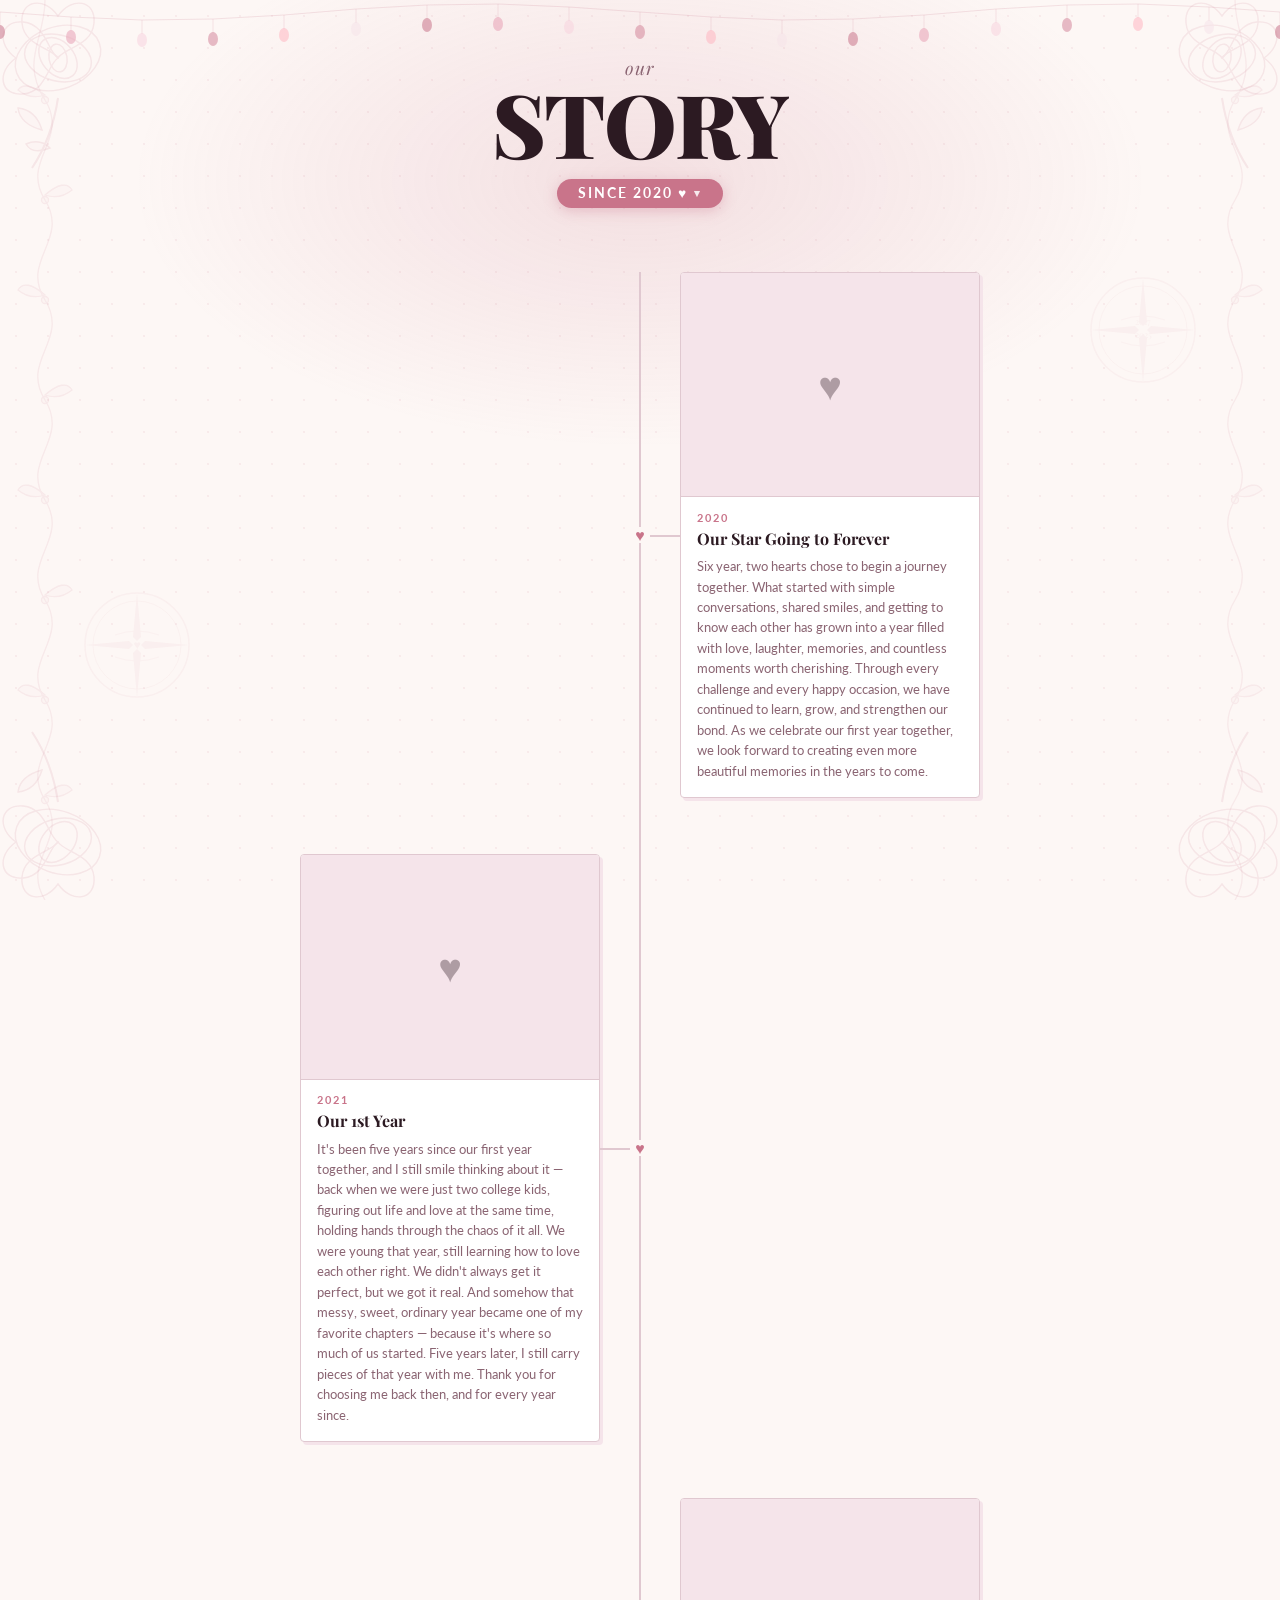
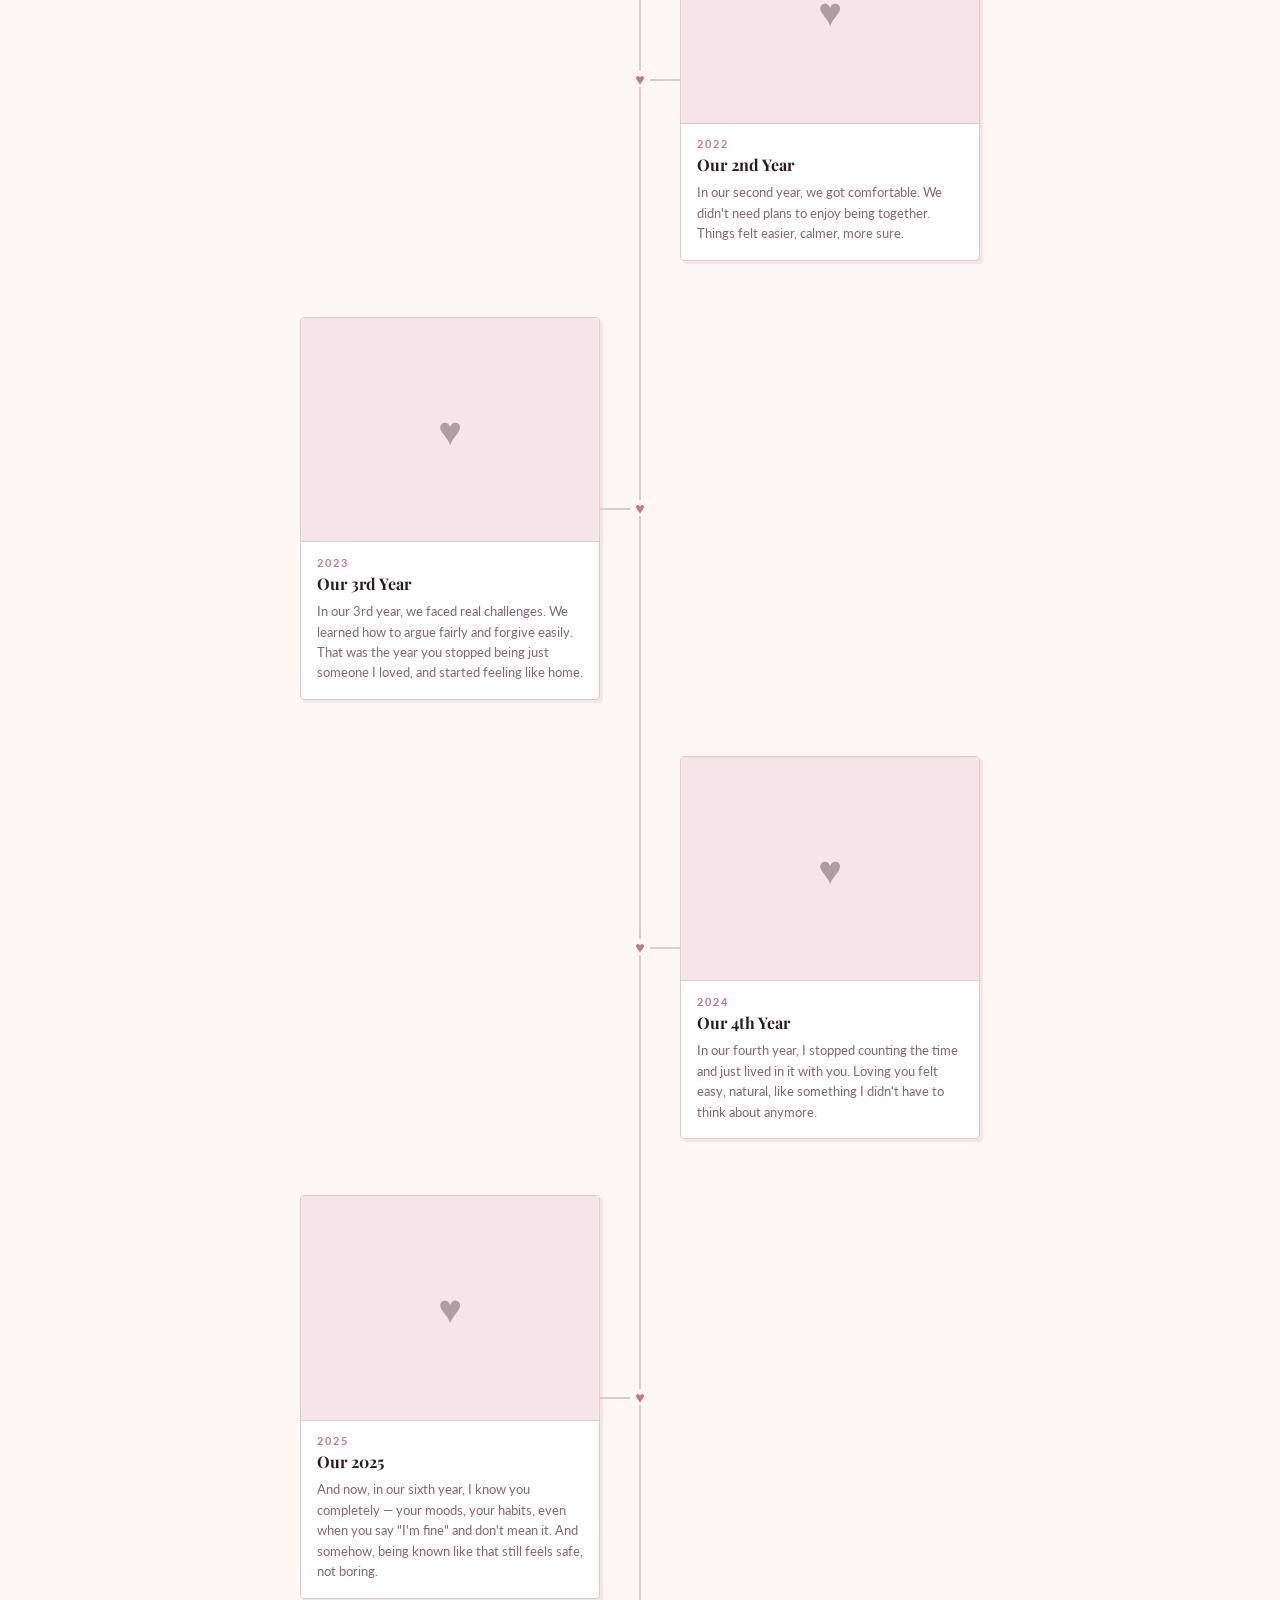
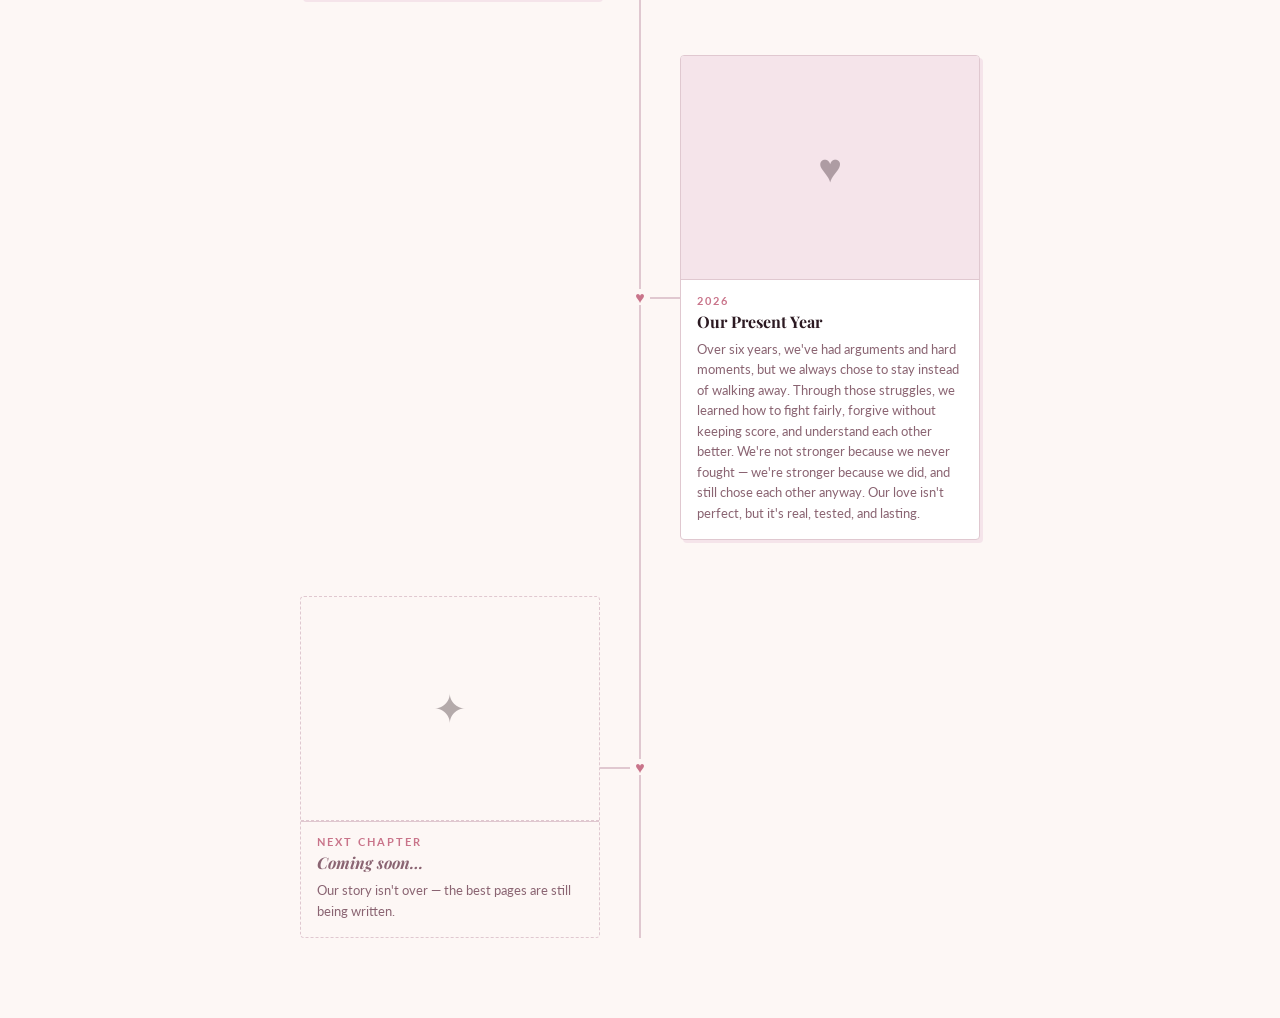
==== main.html @ 3ee2ab25 "Add files via upload" ====
<!doctype html>
<html lang="en">
  <head>
    <meta charset="UTF-8" />
    <meta name="viewport" content="width=device-width, initial-scale=1.0" />
    <title>Our Story</title>
    <link
      href="https://fonts.googleapis.com/css2?family=Playfair+Display:ital,wght@0,400;0,700;0,900;1,400&family=Lato:wght@300;400;700&display=swap"
      rel="stylesheet"
    />
    <link
      rel="icon"
      href="data:image/svg+xml,<svg viewBox='0 0 100 100' xmlns='http://www.w3.org/2000/svg'><path d='M50 88.9L13.4 52.3C4.8 43.7 4.8 29.8 13.4 21.2C21.7 12.9 35 12.9 43.3 21.2L50 27.9L56.7 21.2C65 12.9 78.3 12.9 86.6 21.2C95.2 29.8 95.2 43.7 86.6 52.3L50 88.9Z' fill='%23c9748a'/></svg>"
    />
    <link rel="stylesheet" href="main-style.css" />
  </head>
  <body>
    <!-- ═══════════ BACKGROUND DECORATION ═══════════ -->
    <div>
      <svg
        class="corner-rose tl"
        viewBox="0 0 240 240"
        xmlns="http://www.w3.org/2000/svg"
        aria-hidden="true"
      >
        <g fill="none" stroke="#c9748a" stroke-width="1.4">
          <ellipse
            cx="68"
            cy="68"
            rx="44"
            ry="31"
            transform="rotate(-20 68 68)"
          />
          <ellipse
            cx="68"
            cy="68"
            rx="34"
            ry="23"
            transform="rotate(15 68 68)"
          />
          <ellipse
            cx="68"
            cy="68"
            rx="23"
            ry="16"
            transform="rotate(50 68 68)"
          />
          <ellipse
            cx="68"
            cy="68"
            rx="14"
            ry="9"
            transform="rotate(80 68 68)"
          />
          <path
            d="M68 26 C54 6 30 10 32 33 C34 56 62 58 68 68 C74 58 102 56 104 33 C106 10 82 6 68 26Z"
          />
          <path
            d="M26 68 C6 54 10 30 33 32 C56 34 58 62 68 68 C58 74 56 102 33 104 C10 106 6 82 26 68Z"
          />
          <path d="M68 108 Q62 148 42 178" stroke-width="2" />
          <path
            d="M52 140 Q30 134 28 118 Q46 120 52 140Z"
            fill="rgba(201,116,138,.12)"
          />
          <path
            d="M60 158 Q42 165 36 154 Q50 148 60 158Z"
            fill="rgba(201,116,138,.12)"
          />
        </g>
      </svg>
      <svg
        class="corner-rose tr"
        viewBox="0 0 240 240"
        xmlns="http://www.w3.org/2000/svg"
        aria-hidden="true"
      >
        <g
          fill="none"
          stroke="#c9748a"
          stroke-width="1.4"
          transform="scale(-1,1) translate(-240,0)"
        >
          <ellipse
            cx="68"
            cy="68"
            rx="44"
            ry="31"
            transform="rotate(-20 68 68)"
          />
          <ellipse
            cx="68"
            cy="68"
            rx="34"
            ry="23"
            transform="rotate(15 68 68)"
          />
          <ellipse
            cx="68"
            cy="68"
            rx="23"
            ry="16"
            transform="rotate(50 68 68)"
          />
          <ellipse
            cx="68"
            cy="68"
            rx="14"
            ry="9"
            transform="rotate(80 68 68)"
          />
          <path
            d="M68 26 C54 6 30 10 32 33 C34 56 62 58 68 68 C74 58 102 56 104 33 C106 10 82 6 68 26Z"
          />
          <path
            d="M26 68 C6 54 10 30 33 32 C56 34 58 62 68 68 C58 74 56 102 33 104 C10 106 6 82 26 68Z"
          />
          <path d="M68 108 Q62 148 42 178" stroke-width="2" />
          <path
            d="M52 140 Q30 134 28 118 Q46 120 52 140Z"
            fill="rgba(201,116,138,.12)"
          />
        </g>
      </svg>
      <svg
        class="corner-rose bl"
        viewBox="0 0 240 240"
        xmlns="http://www.w3.org/2000/svg"
        aria-hidden="true"
      >
        <g
          fill="none"
          stroke="#c9748a"
          stroke-width="1.4"
          transform="scale(1,-1) translate(0,-240)"
        >
          <ellipse
            cx="68"
            cy="68"
            rx="44"
            ry="31"
            transform="rotate(-20 68 68)"
          />
          <ellipse
            cx="68"
            cy="68"
            rx="34"
            ry="23"
            transform="rotate(15 68 68)"
          />
          <ellipse
            cx="68"
            cy="68"
            rx="23"
            ry="16"
            transform="rotate(50 68 68)"
          />
          <path
            d="M68 26 C54 6 30 10 32 33 C34 56 62 58 68 68 C74 58 102 56 104 33 C106 10 82 6 68 26Z"
          />
          <path
            d="M26 68 C6 54 10 30 33 32 C56 34 58 62 68 68 C58 74 56 102 33 104 C10 106 6 82 26 68Z"
          />
          <path d="M68 108 Q62 148 42 178" stroke-width="2" />
          <path
            d="M52 140 Q30 134 28 118 Q46 120 52 140Z"
            fill="rgba(201,116,138,.12)"
          />
        </g>
      </svg>
      <svg
        class="corner-rose br"
        viewBox="0 0 240 240"
        xmlns="http://www.w3.org/2000/svg"
        aria-hidden="true"
      >
        <g
          fill="none"
          stroke="#c9748a"
          stroke-width="1.4"
          transform="scale(-1,-1) translate(-240,-240)"
        >
          <ellipse
            cx="68"
            cy="68"
            rx="44"
            ry="31"
            transform="rotate(-20 68 68)"
          />
          <ellipse
            cx="68"
            cy="68"
            rx="34"
            ry="23"
            transform="rotate(15 68 68)"
          />
          <ellipse
            cx="68"
            cy="68"
            rx="23"
            ry="16"
            transform="rotate(50 68 68)"
          />
          <path
            d="M68 26 C54 6 30 10 32 33 C34 56 62 58 68 68 C74 58 102 56 104 33 C106 10 82 6 68 26Z"
          />
          <path
            d="M26 68 C6 54 10 30 33 32 C56 34 58 62 68 68 C58 74 56 102 33 104 C10 106 6 82 26 68Z"
          />
          <path d="M68 108 Q62 148 42 178" stroke-width="2" />
          <path
            d="M52 140 Q30 134 28 118 Q46 120 52 140Z"
            fill="rgba(201,116,138,.12)"
          />
        </g>
      </svg>

      <svg
        class="side-vine left"
        viewBox="0 0 90 900"
        xmlns="http://www.w3.org/2000/svg"
        preserveAspectRatio="none"
        aria-hidden="true"
      >
        <g fill="none" stroke="#c9748a" stroke-width="1.3">
          <path
            d="M45 0 C45 40 20 60 45 100 C70 140 20 160 45 200 C70 240 20 260 45 300 C70 340 20 360 45 400 C70 440 20 460 45 500 C70 540 20 560 45 600 C70 640 20 660 45 700 C70 740 20 760 45 800 C70 840 20 860 45 900"
          />
          <path
            d="M45 95 Q25 80 18 90 Q30 100 45 95Z"
            fill="rgba(201,116,138,.15)"
          />
          <path
            d="M45 195 Q65 178 72 190 Q60 200 45 195Z"
            fill="rgba(201,116,138,.15)"
          />
          <path
            d="M45 295 Q25 278 18 290 Q30 300 45 295Z"
            fill="rgba(201,116,138,.15)"
          />
          <path
            d="M45 395 Q65 378 72 390 Q60 400 45 395Z"
            fill="rgba(201,116,138,.15)"
          />
          <path
            d="M45 495 Q25 478 18 490 Q30 500 45 495Z"
            fill="rgba(201,116,138,.15)"
          />
          <path
            d="M45 595 Q65 578 72 590 Q60 600 45 595Z"
            fill="rgba(201,116,138,.15)"
          />
          <path
            d="M45 695 Q25 678 18 690 Q30 700 45 695Z"
            fill="rgba(201,116,138,.15)"
          />
          <path
            d="M45 795 Q65 778 72 790 Q60 800 45 795Z"
            fill="rgba(201,116,138,.15)"
          />
          <circle cx="45" cy="100" r="3.5" fill="rgba(201,116,138,.2)" />
          <circle cx="45" cy="200" r="3.5" fill="rgba(201,116,138,.2)" />
          <circle cx="45" cy="300" r="3.5" fill="rgba(201,116,138,.2)" />
          <circle cx="45" cy="400" r="3.5" fill="rgba(201,116,138,.2)" />
          <circle cx="45" cy="500" r="3.5" fill="rgba(201,116,138,.2)" />
          <circle cx="45" cy="600" r="3.5" fill="rgba(201,116,138,.2)" />
          <circle cx="45" cy="700" r="3.5" fill="rgba(201,116,138,.2)" />
          <circle cx="45" cy="800" r="3.5" fill="rgba(201,116,138,.2)" />
        </g>
      </svg>
      <svg
        class="side-vine right"
        viewBox="0 0 90 900"
        xmlns="http://www.w3.org/2000/svg"
        preserveAspectRatio="none"
        aria-hidden="true"
      >
        <g fill="none" stroke="#c9748a" stroke-width="1.3">
          <path
            d="M45 0 C45 40 20 60 45 100 C70 140 20 160 45 200 C70 240 20 260 45 300 C70 340 20 360 45 400 C70 440 20 460 45 500 C70 540 20 560 45 600 C70 640 20 660 45 700 C70 740 20 760 45 800 C70 840 20 860 45 900"
          />
          <path
            d="M45 95 Q25 80 18 90 Q30 100 45 95Z"
            fill="rgba(201,116,138,.15)"
          />
          <path
            d="M45 295 Q25 278 18 290 Q30 300 45 295Z"
            fill="rgba(201,116,138,.15)"
          />
          <path
            d="M45 495 Q25 478 18 490 Q30 500 45 495Z"
            fill="rgba(201,116,138,.15)"
          />
          <path
            d="M45 695 Q25 678 18 690 Q30 700 45 695Z"
            fill="rgba(201,116,138,.15)"
          />
          <circle cx="45" cy="100" r="3.5" fill="rgba(201,116,138,.2)" />
          <circle cx="45" cy="300" r="3.5" fill="rgba(201,116,138,.2)" />
          <circle cx="45" cy="500" r="3.5" fill="rgba(201,116,138,.2)" />
          <circle cx="45" cy="700" r="3.5" fill="rgba(201,116,138,.2)" />
        </g>
      </svg>

      <svg
        id="fairy-lights"
        aria-hidden="true"
        xmlns="http://www.w3.org/2000/svg"
      ></svg>

      <svg
        class="wax-seal"
        style="top: 30vh; right: 6vw"
        viewBox="0 0 120 120"
        xmlns="http://www.w3.org/2000/svg"
        aria-hidden="true"
      >
        <circle
          cx="60"
          cy="60"
          r="52"
          fill="none"
          stroke="#c9748a"
          stroke-width="1.5"
        />
        <circle
          cx="60"
          cy="60"
          r="44"
          fill="none"
          stroke="#c9748a"
          stroke-width=".8"
        />
        <path
          d="M60 8 L64 52 L60 56 L56 52Z M60 112 L64 68 L60 64 L56 68Z M8 60 L52 64 L56 60 L52 56Z M112 60 L68 64 L64 60 L68 56Z"
          fill="#c9748a"
        />
        <text
          x="60"
          y="55"
          text-anchor="middle"
          font-family="Playfair Display,serif"
          font-size="9"
          fill="#c9748a"
        >
          2017
        </text>
        <text
          x="60"
          y="68"
          text-anchor="middle"
          font-family="Playfair Display,serif"
          font-size="9"
          fill="#c9748a"
        >
          2025
        </text>
        <path
          d="M38 72 Q60 80 82 72"
          fill="none"
          stroke="#c9748a"
          stroke-width=".8"
        />
        <path
          d="M38 50 Q60 42 82 50"
          fill="none"
          stroke="#c9748a"
          stroke-width=".8"
        />
      </svg>
      <svg
        class="wax-seal"
        style="top: 65vh; left: 6vw"
        viewBox="0 0 120 120"
        xmlns="http://www.w3.org/2000/svg"
        aria-hidden="true"
      >
        <circle
          cx="60"
          cy="60"
          r="52"
          fill="none"
          stroke="#c9748a"
          stroke-width="1.5"
        />
        <circle
          cx="60"
          cy="60"
          r="44"
          fill="none"
          stroke="#c9748a"
          stroke-width=".8"
        />
        <path
          d="M60 8 L64 52 L60 56 L56 52Z M60 112 L64 68 L60 64 L56 68Z M8 60 L52 64 L56 60 L52 56Z M112 60 L68 64 L64 60 L68 56Z"
          fill="#c9748a"
        />
        <text
          x="60"
          y="64"
          text-anchor="middle"
          font-family="Playfair Display,serif"
          font-size="12"
          fill="#c9748a"
        >
          ♥
        </text>
        <path
          d="M38 72 Q60 80 82 72"
          fill="none"
          stroke="#c9748a"
          stroke-width=".8"
        />
        <path
          d="M38 50 Q60 42 82 50"
          fill="none"
          stroke="#c9748a"
          stroke-width=".8"
        />
      </svg>
    </div>

    <div id="floaters" aria-hidden="true"></div>

    <!-- ═══════════ HEADER ═══════════ -->
    <header class="site-header">
      <p class="label">our</p>
      <h1>STORY</h1>

      <!-- YEAR BUBBLE WIDGET -->
      <div class="years-wrap" id="years-wrap">
        <button
          class="years"
          id="years-btn"
          aria-expanded="false"
          aria-label="Jump to a year"
        >
          Since 2020 ♥
        </button>
        <div
          class="year-bubbles"
          id="year-bubbles"
          role="menu"
          aria-hidden="true"
        >
          <a class="yb" href="#year-2020" data-year="2020" role="menuitem"
            >2020</a
          >
          <a class="yb" href="#year-2021" data-year="2021" role="menuitem"
            >2021</a
          >
          <a class="yb" href="#year-2022" data-year="2022" role="menuitem"
            >2022</a
          >
          <a class="yb" href="#year-2023" data-year="2023" role="menuitem"
            >2023</a
          >
          <a class="yb" href="#year-2024" data-year="2024" role="menuitem"
            >2024</a
          >
          <a
            class="yb "
            href="#year-2025"
            data-year="2025"
            role="menuitem"
            >2025 </a
          >
          <a
          class="yb yb-new"
          href="#year-2026"
          data-year="2026"
          role="menuitem"
          >2026 ✨</a
        >
        </div>
      </div>
    </header>

    <!-- ═══════════ TIMELINE ═══════════ -->
    <section class="timeline" aria-label="Our love story timeline">
      <!-- 2020 Card -->
      <div class="tl-row left" id="year-2020">
        <div class="connector"></div>
        <div class="tl-card-wrap">
          <a href="year.html" class="tl-card">
            <div class="photo">
              <img
                id="myImage"
                alt="Default Image"
                src="D:\yearly-memory-template-main\ME And MAHAL/IMG_6190.jpg"
                onerror="
                  this.style.display = 'none';
                  this.nextElementSibling.style.display = 'block';
                "
              /><span class="placeholder" style="display: none">♥</span>
            </div>
            <div class="card-body">
              <p class="year-tag">2020</p>
              <p class="card-title">Our Star Going to Forever</p>
              <p class="card-text">
                Six year, two hearts chose to begin a journey together. 
                What started with simple conversations, shared smiles, 
                and getting to know each other has grown into a year filled with love,
                 laughter, memories, and countless moments worth cherishing.
                  Through every challenge and every happy occasion, 
                  we have continued to learn, grow, and strengthen our bond.
                   As we celebrate our first year together, we look forward to creating even more beautiful memories in the years to come.
              </p>
            </div>
          </a>
        </div>
      </div>

      <!-- 2021 Card -->
      <div class="tl-row right" id="year-2021">
        <div class="connector"></div>
        <div class="tl-card-wrap">
          <a href="year2021.html" class="tl-card">
            <div class="photo">
              <img
                id="myImage"
                alt="Default Image"
                src="D:\yearly-memory-template-main\ME And MAHAL/dannaLoveKen.jpg"
                onerror="
                  this.style.display = 'none';
                  this.nextElementSibling.style.display = 'block';
                "
              /><span class="placeholder" style="display: none">♥</span>
            </div>
            <div class="card-body">
              <p class="year-tag">2021</p>
              <p class="card-title">Our 1st Year</p>
              <p class="card-text">
                It's been five years since our first year together, 
                and I still smile thinking about it — back when we were just two college kids,
                 figuring out life and love at the same time, holding hands through the chaos of it all.

                 We were young that year, still learning how to love each other right.
                 We didn't always get it perfect, but we got it real.
                And somehow that messy, sweet, ordinary year became one of my favorite chapters — because it's where so much of us started.

                Five years later, I still carry pieces of that year with me. Thank you for choosing me back then, and for every year since.
              </p>
            </div>
          </a>
        </div>
      </div>

      <!-- 2022 Card -->
      <div class="tl-row left" id="year-2022">
        <div class="connector"></div>
        <div class="tl-card-wrap">
          <a href="year2022.html" class="tl-card">
            <div class="photo">
              <img
                id="myImage"
                alt="Default Image"
                src="D:\yearly-memory-template-main\ME And MAHAL/IMG_6178.jpg"
                onerror="
                  this.style.display = 'none';
                  this.nextElementSibling.style.display = 'block';
                "
              /><span class="placeholder" style="display: none">♥</span>
            </div>
            <div class="card-body">
              <p class="year-tag">2022</p>
              <p class="card-title">Our 2nd Year</p>
              <p class="card-text">
                In our second year, we got comfortable. We didn't need plans to enjoy being together. Things felt easier, calmer, more sure.
              </p>
            </div>
          </a>
        </div>
      </div>

      <!-- 2023 Card -->
      <div class="tl-row right" id="year-2023">
        <div class="connector"></div>
        <div class="tl-card-wrap">
          <a href="year2023.html" class="tl-card">
            <div class="photo">
              <img
                id="myImage"
                alt="Default Image"
                src="D:\yearly-memory-template-main\ME And MAHAL/488657536_9604320576323488_919385024457062198_n.jpg"
                onerror="
                  this.style.display = 'none';
                  this.nextElementSibling.style.display = 'block';
                "
              /><span class="placeholder" style="display: none">♥</span>
            </div>
            <div class="card-body">
              <p class="year-tag">2023</p>
              <p class="card-title">Our 3rd Year</p>
              <p class="card-text">
                In our 3rd year, we faced real challenges.
                 We learned how to argue fairly and forgive easily.
                  That was the year you stopped being just someone I loved, and started feeling like home.
              </p>
            </div>
          </a>
        </div>
      </div>

      <!-- 2024 Card -->
      <div class="tl-row left" id="year-2024">
        <div class="connector"></div>
        <div class="tl-card-wrap">
          <a href="year2024.html" class="tl-card">
            <div class="photo">
              <img
                id="myImage"
                alt="Default Image"
                src="D:\yearly-memory-template-main\ME And MAHAL/1f4616d4-1493-41ec-a74d-7cb05ec25198.jfif"
                onerror="
                  this.style.display = 'none';
                  this.nextElementSibling.style.display = 'block';
                "
              /><span class="placeholder" style="display: none">♥</span>
            </div>
            <div class="card-body">
              <p class="year-tag">2024</p>
              <p class="card-title">Our 4th Year</p>
              <p class="card-text">
                In our fourth year, I stopped counting the time and just lived in it with you. Loving you felt easy, natural, like something I didn't have to think about anymore.
              </p>
            </div>
          </a>
        </div>
      </div>

      <!-- 2025 Card -->
      <div class="tl-row right" id="year-2025">
        <div class="connector"></div>
        <div class="tl-card-wrap">
          <a href="year2025.html" class="tl-card">
            <div class="photo">
              <img
                id="myImage"
                alt="Default Image"
                src="D:\yearly-memory-template-main\ME And MAHAL/9610dcd5-ac82-4596-8b9c-afcef7b841c5.jfif"
                onerror="
                  this.style.display = 'none';
                  this.nextElementSibling.style.display = 'block';
                "
              /><span class="placeholder" style="display: none">♥</span>
            </div>
            <div class="card-body">
              <p class="year-tag">2025</p>
              <p class="card-title">Our 2025</p>
              <p class="card-text">
                And now, in our sixth year, I know you completely — your moods, your habits, even when you say "I'm fine" and don't mean it. And somehow, being known like that still feels safe, not boring.
              </p>
            </div>
          </a>
        </div>
      </div>

      <div class="tl-row left" id="year-2026">
        <div class="connector"></div>
        <div class="tl-card-wrap">
          <a href="year2026.html" class="tl-card">
            <div class="photo">
              <img
                id="myImage"
                alt="Default Image"
                src="D:\yearly-memory-template-main\ME And MAHAL/3fcf8320-8e38-4d11-bc8b-73f3621f407e.jfif"
                onerror="
                  this.style.display = 'none';
                  this.nextElementSibling.style.display = 'block';
                "
              /><span class="placeholder" style="display: none">♥</span>
            </div>
            <div class="card-body">
              <p class="year-tag">2026</p>
              <p class="card-title">Our Present Year</p>
              <p class="card-text">
                Over six years, we've had arguments and hard moments, but we always chose to stay instead of walking away.
                Through those struggles, we learned how to fight fairly, forgive without keeping score, and understand each other better.
                 We're not stronger because we never fought — we're stronger because we did, and still chose each other anyway. Our love isn't perfect, but it's real, tested, and lasting.
              </p>
            </div>
          </a>
        </div>
      </div>

      <!-- Pending Year Card -->
      <div class="tl-row right" id="">
        <div class="connector"></div>
        <div class="tl-card-wrap">
          <div class="tl-card coming-soon">
            <div class="photo"><span class="placeholder">✦</span></div>
            <div class="card-body">
              <p class="year-tag">Next chapter</p>
              <p class="card-title">Coming soon…</p>
              <p class="card-text">
                Our story isn't over — the best pages are still being written.
              </p>
            </div>
          </div>
        </div>
      </div>
    </section>

    <!-- scroll to top button -->
    <button id="scroll-top" aria-label="Back to top">
      <svg viewBox="0 0 24 24"><polyline points="18 15 12 9 6 15" /></svg>
    </button>

    <script>
      (function () {
        /* ── Fairy lights ── */
        var svg = document.getElementById("fairy-lights");
        var W = window.innerWidth,
          cols = [
            "#c9748a",
            "#e8a0b4",
            "#f7d4de",
            "#d4879a",
            "#ffb6c1",
            "#f5e4ea",
          ];
        var points = 18,
          wire = "";

        for (var i = 0; i <= points; i++) {
          wire +=
            (i === 0 ? "M" : "L") +
            ((i / points) * W).toFixed(0) +
            " " +
            (12 + Math.sin(i * 0.7) * 8).toFixed(0) +
            " ";
        }

        var wp = document.createElementNS("http://www.w3.org/2000/svg", "path");
        wp.setAttribute("d", wire);
        wp.setAttribute("fill", "none");
        wp.setAttribute("stroke", "rgba(201,116,138,0.18)");
        wp.setAttribute("stroke-width", "1");
        svg.appendChild(wp);

        for (var i = 0; i <= points; i++) {
          var x = ((i / points) * W).toFixed(0),
            y = (12 + Math.sin(i * 0.7) * 8).toFixed(0),
            col = cols[i % cols.length];

          var g = document.createElementNS("http://www.w3.org/2000/svg", "g");

          var ln = document.createElementNS(
            "http://www.w3.org/2000/svg",
            "line",
          );
          ln.setAttribute("x1", x);
          ln.setAttribute("y1", y);
          ln.setAttribute("x2", x);
          ln.setAttribute("y2", +y + 14);
          ln.setAttribute("stroke", "rgba(201,116,138,0.2)");
          ln.setAttribute("stroke-width", "0.8");
          g.appendChild(ln);

          var bl = document.createElementNS(
            "http://www.w3.org/2000/svg",
            "ellipse",
          );
          bl.setAttribute("cx", x);
          bl.setAttribute("cy", +y + 20);
          bl.setAttribute("rx", "5");
          bl.setAttribute("ry", "7");
          bl.setAttribute("fill", col);
          bl.setAttribute("opacity", "0.55");
          bl.style.animation =
            "twinkle " +
            (2 + Math.random() * 3).toFixed(1) +
            "s ease-in-out " +
            (Math.random() * 2).toFixed(1) +
            "s infinite";

          g.appendChild(bl);
          svg.appendChild(g);
        }

        /* ── Petals ── */
        var syms = ["♥", "❥", "✿", "❀", "✾", "❁", "✽"],
          pcols = ["#c9748a", "#e8a0b4", "#d4879a", "#f0c4cf", "#b5607a"];

        var c = document.getElementById("floaters");

        for (var i = 0; i < 18; i++) {
          var el = document.createElement("span");
          el.className = "petal";
          el.textContent = syms[Math.floor(Math.random() * syms.length)];

          var col = pcols[Math.floor(Math.random() * pcols.length)];

          el.style.cssText =
            "left:" +
            (Math.random() * 100).toFixed(1) +
            "vw;font-size:" +
            (Math.random() * 0.8 + 0.6).toFixed(2) +
            "rem;animation-duration:" +
            (Math.random() * 14 + 10).toFixed(1) +
            "s;animation-delay:" +
            (Math.random() * -22).toFixed(1) +
            "s;color:" +
            col;

          c.appendChild(el);
        }

        /* ── Butterflies ── */
        var bfcols = ["#c9748a", "#d4879a", "#b5607a"];

        for (var b = 0; b < 5; b++) {
          var w = document.createElement("div");
          w.className = "butterfly";

          var col = bfcols[b % bfcols.length];

          w.innerHTML =
            '<svg width="28" height="20" viewBox="0 0 28 20" fill="none"><path d="M14 10 C10 4 2 2 2 8 C2 14 10 14 14 10Z" fill="' +
            col +
            '" opacity="0.55"/><path d="M14 10 C18 4 26 2 26 8 C26 14 18 14 14 10Z" fill="' +
            col +
            '" opacity="0.55"/><path d="M14 10 C11 13 4 15 5 18 C8 20 13 14 14 10Z" fill="' +
            col +
            '" opacity="0.4"/><path d="M14 10 C17 13 24 15 23 18 C20 20 15 14 14 10Z" fill="' +
            col +
            '" opacity="0.4"/></svg>';

          w.style.cssText =
            "left:" +
            (Math.random() * 90 + 5).toFixed(1) +
            "vw;animation-duration:" +
            (Math.random() * 18 + 14).toFixed(1) +
            "s;animation-delay:" +
            (Math.random() * -25).toFixed(1) +
            "s;";

          w.querySelector("svg").style.animationDuration =
            (0.4 + Math.random() * 0.4).toFixed(2) + "s";

          c.appendChild(w);
        }

        /* ── Sparkles ── */
        var spsyms = ["✦", "✧", "⋆", "✩", "⊹"];

        for (var s = 0; s < 20; s++) {
          var sp = document.createElement("span");
          sp.className = "sparkle";
          sp.textContent = spsyms[s % spsyms.length];

          sp.style.cssText =
            "top:" +
            (Math.random() * 90 + 2).toFixed(1) +
            "vh;left:" +
            (Math.random() * 96 + 2).toFixed(1) +
            "vw;animation-duration:" +
            (Math.random() * 3 + 2).toFixed(1) +
            "s;animation-delay:" +
            (Math.random() * 4).toFixed(1) +
            "s;font-size:" +
            (0.55 + Math.random() * 0.45).toFixed(2) +
            "rem;";

          c.appendChild(sp);
        }

        /* ── Year bubble widget FIXED ── */
        var btn = document.getElementById("years-btn");
        var cloud = document.getElementById("year-bubbles");
        var wrap = document.getElementById("years-wrap");

        function openCloud() {
          cloud.classList.add("open");
          btn.setAttribute("aria-expanded", "true");
          cloud.setAttribute("aria-hidden", "false");
        }

        function closeCloud() {
          cloud.classList.remove("open");
          btn.setAttribute("aria-expanded", "false");
          cloud.setAttribute("aria-hidden", "true");
        }

        // Button toggle only
        btn.addEventListener("click", function (e) {
          e.stopPropagation();

          if (cloud.classList.contains("open")) {
            closeCloud();
          } else {
            openCloud();
          }
        });

        // Close outside only
        document.addEventListener("click", function (e) {
          if (!wrap.contains(e.target)) {
            closeCloud();
          }
        });

        // Scroll + keep open
        cloud.querySelectorAll(".yb").forEach(function (a) {
          a.addEventListener("click", function (e) {
            e.preventDefault();
            e.stopPropagation();

            var yr = this.dataset.year;
            var target = document.getElementById("year-" + yr);

            if (!target) return;

            target.scrollIntoView({
              behavior: "smooth",
              block: "center",
            });

            target.classList.add("highlight");

            setTimeout(function () {
              target.classList.remove("highlight");
            }, 1800);
          });
        });

        /* ── Scroll to top ── */
        var stBtn = document.getElementById("scroll-top");

        window.addEventListener(
          "scroll",
          function () {
            stBtn.classList.toggle("visible", window.scrollY > 320);
          },
          { passive: true },
        );

        stBtn.addEventListener("click", function () {
          window.scrollTo({
            top: 0,
            behavior: "smooth",
          });
        });
      })();
    </script>
  </body>
</html>
---- main-style.css ----
*,
*::before,
*::after {
  box-sizing: border-box;
  margin: 0;
  padding: 0;
}
:root {
  --rose: #c9748a;
  --rose-lt: #f5e4ea;
  --rose-dk: #8b3f56;
  --ink: #2c1a22;
  --muted: #8a6472;
  --cream: #fdf7f5;
  --line: #e0c8d0;
}
html {
  scroll-behavior: smooth;
}
body {
  font-family: "Lato", sans-serif;
  background: var(--cream);
  color: var(--ink);
  min-height: 100vh;
  overflow-x: hidden;
}

/* ── BG ── */
body::before {
  content: "";
  position: fixed;
  top: -10%;
  left: 50%;
  transform: translateX(-50%);
  width: 80vw;
  height: 60vh;
  background: radial-gradient(
    ellipse at center,
    rgba(201, 116, 138, 0.18) 0%,
    rgba(253, 247, 245, 0) 70%
  );
  pointer-events: none;
  z-index: 0;
}
body::after {
  content: "";
  position: fixed;
  inset: 0;
  background-image: radial-gradient(
    circle,
    rgba(201, 116, 138, 0.09) 1px,
    transparent 1px
  );
  background-size: 32px 32px;
  pointer-events: none;
  z-index: 0;
}

/* ── CORNER ROSES ── */
.corner-rose {
  position: fixed;
  pointer-events: none;
  z-index: 0;
  opacity: 0.13;
  width: 240px;
  height: 240px;
}
.corner-rose.tl {
  top: -10px;
  left: -10px;
}
.corner-rose.tr {
  top: -10px;
  right: -10px;
}
.corner-rose.bl {
  bottom: -10px;
  left: -10px;
}
.corner-rose.br {
  bottom: -10px;
  right: -10px;
}

/* ── SIDE VINES ── */
.side-vine {
  position: fixed;
  top: 0;
  pointer-events: none;
  z-index: 0;
  opacity: 0.1;
  width: 90px;
  height: 100vh;
}
.side-vine.left {
  left: 0;
}
.side-vine.right {
  right: 0;
  transform: scaleX(-1);
}

/* ── FAIRY LIGHTS ── */
#fairy-lights {
  position: fixed;
  top: 0;
  left: 0;
  width: 100%;
  height: 80px;
  pointer-events: none;
  z-index: 0;
  overflow: visible;
}

/* ── WAX SEALS ── */
.wax-seal {
  position: fixed;
  pointer-events: none;
  z-index: 0;
  opacity: 0.055;
  width: 120px;
  height: 120px;
}

/* ── SPARKLE / PETAL / BUTTERFLY ── */
.sparkle {
  position: fixed;
  pointer-events: none;
  z-index: 0;
  opacity: 0;
  animation: twinkle ease-in-out infinite;
  font-size: 0.7rem;
  color: var(--rose);
}
@keyframes twinkle {
  0%,
  100% {
    opacity: 0;
    transform: scale(0.5) rotate(0);
  }
  50% {
    opacity: 0.6;
    transform: scale(1.3) rotate(180deg);
  }
}
.petal {
  position: fixed;
  top: -60px;
  opacity: 0;
  animation: fall linear infinite;
  pointer-events: none;
  z-index: 0;
  user-select: none;
}
@keyframes fall {
  0% {
    transform: translateY(0) rotate(0) scale(0.8);
    opacity: 0;
  }
  8% {
    opacity: 0.5;
  }
  90% {
    opacity: 0.4;
  }
  100% {
    transform: translateY(105vh) rotate(400deg) scale(1.1);
    opacity: 0;
  }
}
.butterfly {
  position: fixed;
  top: -80px;
  pointer-events: none;
  z-index: 0;
  opacity: 0;
  animation: flutter linear infinite;
}
.butterfly svg {
  animation: flapwings ease-in-out infinite alternate;
}
@keyframes flutter {
  0% {
    transform: translateY(0) translateX(0);
    opacity: 0;
  }
  6% {
    opacity: 0.55;
  }
  92% {
    opacity: 0.45;
  }
  100% {
    transform: translateY(110vh) translateX(40px);
    opacity: 0;
  }
}
@keyframes flapwings {
  0% {
    transform: scaleX(1);
  }
  100% {
    transform: scaleX(0.35);
  }
}

/* keep content above bg */
.site-header {
  position: relative;
  z-index: 200;
}
.timeline {
  position: relative;
  z-index: 1;
}

/* ── HEADER ── */
.site-header {
  text-align: center;
  padding: 3.5rem 1rem 2rem;
}
.site-header .label {
  font-family: "Playfair Display", serif;
  font-style: italic;
  font-size: 1.1rem;
  color: var(--muted);
  letter-spacing: 0.06em;
}
.site-header h1 {
  font-family: "Playfair Display", serif;
  font-size: clamp(3rem, 8vw, 5.5rem);
  font-weight: 900;
  color: var(--ink);
  letter-spacing: -0.02em;
  line-height: 1;
}

/* ── YEAR BUBBLE TRIGGER ── */
.years-wrap {
  position: relative;
  display: inline-block;
  margin-top: 0.75rem;
  z-index: 300;
}
.years {
  display: inline-flex;
  align-items: center;
  gap: 0.4rem;
  background: var(--rose);
  color: #fff;
  font-size: 0.85rem;
  letter-spacing: 0.15em;
  text-transform: uppercase;
  padding: 0.4rem 1.3rem;
  border-radius: 100px;
  border: none;
  cursor: pointer;
  font-family: "Lato", sans-serif;
  font-weight: 700;
  box-shadow: 0 3px 14px rgba(201, 116, 138, 0.35);
  transition:
    background 0.2s,
    transform 0.15s,
    box-shadow 0.2s;
  position: relative;
  z-index: 10;
}
.years:hover {
  background: var(--rose-dk);
  transform: translateY(-2px);
  box-shadow: 0 6px 20px rgba(139, 63, 86, 0.4);
}
.years::after {
  content: "▾";
  font-size: 0.7rem;
  opacity: 0.85;
  transition: transform 0.3s;
}
.years[aria-expanded="true"]::after {
  transform: rotate(180deg);
}

/* bubble cloud */
.year-bubbles {
  position: absolute;
  top: calc(100% + 14px);
  left: 50%;
  transform: translateX(-50%) scale(0.85);
  transform-origin: top center;
  display: flex;
  flex-wrap: wrap;
  justify-content: center;
  gap: 0.55rem;
  background: #fff;
  border: 1px solid var(--line);
  border-radius: 18px;
  padding: 1rem 1.2rem;
  box-shadow:
    0 12px 40px rgba(201, 116, 138, 0.18),
    0 2px 8px rgba(44, 26, 34, 0.07);
  width: 270px;
  z-index: 400;
  opacity: 0;
  pointer-events: none;
  transition:
    opacity 0.22s ease,
    transform 0.22s ease;
}
.year-bubbles::before {
  content: "";
  position: absolute;
  top: -7px;
  left: 50%;
  transform: translateX(-50%);
  border-left: 7px solid transparent;
  border-right: 7px solid transparent;
  border-bottom: 7px solid #fff;
  filter: drop-shadow(0 -2px 2px rgba(201, 116, 138, 0.12));
}
.year-bubbles.open {
  opacity: 1;
  pointer-events: all;
  transform: translateX(-50%) scale(1);
}

/* individual bubble */
.yb {
  display: inline-flex;
  align-items: center;
  justify-content: center;
  width: 56px;
  height: 56px;
  border-radius: 50%;
  background: var(--rose-lt);
  border: 1.5px solid var(--line);
  color: var(--rose-dk);
  font-family: "Playfair Display", serif;
  font-weight: 700;
  font-size: 0.78rem;
  text-decoration: none;
  opacity: 0;
  transform: scale(0.5);
  transition:
    background 0.18s,
    transform 0.22s,
    box-shadow 0.18s,
    border-color 0.18s,
    opacity 0.22s;
}
.year-bubbles.open .yb {
  opacity: 1;
  transform: scale(1);
}
.year-bubbles.open .yb:nth-child(1) {
  transition-delay: 0.03s;
}
.year-bubbles.open .yb:nth-child(2) {
  transition-delay: 0.07s;
}
.year-bubbles.open .yb:nth-child(3) {
  transition-delay: 0.11s;
}
.year-bubbles.open .yb:nth-child(4) {
  transition-delay: 0.15s;
}
.year-bubbles.open .yb:nth-child(5) {
  transition-delay: 0.19s;
}
.year-bubbles.open .yb:nth-child(6) {
  transition-delay: 0.23s;
}
.year-bubbles.open .yb:nth-child(7) {
  transition-delay: 0.27s;
}
.year-bubbles.open .yb:nth-child(8) {
  transition-delay: 0.31s;
}
.year-bubbles.open .yb:nth-child(9) {
  transition-delay: 0.35s;
}
.yb:hover {
  background: var(--rose);
  color: #fff;
  border-color: var(--rose);
  transform: scale(1.14);
  box-shadow: 0 4px 14px rgba(201, 116, 138, 0.35);
}
.yb.yb-new {
  background: linear-gradient(135deg, var(--rose-lt) 0%, #fce4ec 100%);
  border-color: var(--rose);
  font-size: 0.68rem;
  color: var(--rose);
}
.yb.yb-new:hover {
  background: var(--rose);
  color: #fff;
}

/* highlight flash on scroll target */
.tl-row.highlight .tl-card {
  box-shadow:
    0 0 0 3px var(--rose),
    5px 5px 0 var(--rose-lt);
  transform: translate(-3px, -3px);
  transition:
    box-shadow 0.3s,
    transform 0.3s;
}

/* ── TIMELINE ── */
.timeline {
  position: relative;
  max-width: 900px;
  margin: 2rem auto 5rem;
  padding: 0 1rem;
}
.timeline::before {
  content: "";
  position: absolute;
  top: 0;
  bottom: 0;
  left: 50%;
  transform: translateX(-50%);
  width: 2px;
  background: var(--line);
}
.tl-row {
  display: flex;
  align-items: center;
  margin-bottom: 3.5rem;
  position: relative;
}
.tl-row::after {
  content: "♥";
  position: absolute;
  left: 50%;
  transform: translateX(-50%);
  font-size: 1rem;
  color: var(--rose);
  background: var(--cream);
  padding: 0 4px;
  line-height: 1;
}
.tl-row .connector {
  position: absolute;
  top: 50%;
  height: 2px;
  background: var(--line);
  width: calc(2.5rem - 10px);
}
.tl-row.left .connector {
  left: calc(50% + 10px);
}
.tl-row.right .connector {
  right: calc(50% + 10px);
}
.tl-card-wrap {
  width: 50%;
  padding: 0 2.5rem;
}
.tl-row.left .tl-card-wrap {
  margin-left: 50%;
}
.tl-row.right .tl-card-wrap {
  margin-right: 50%;
  display: flex;
  justify-content: flex-end;
}
.tl-card {
  background: #fff;
  border: 1px solid var(--line);
  border-radius: 4px;
  overflow: hidden;
  max-width: 300px;
  width: 100%;
  text-decoration: none;
  color: inherit;
  display: block;
  box-shadow: 3px 3px 0 var(--rose-lt);
  transition:
    transform 0.2s,
    box-shadow 0.2s;
}
.tl-card:hover {
  transform: translate(-2px, -2px);
  box-shadow: 5px 5px 0 var(--rose);
}
.tl-card .photo {
  width: 100%;
  aspect-ratio: 4/3;
  background: var(--rose-lt);
  overflow: hidden;
  display: flex;
  align-items: center;
  justify-content: center;
}
.tl-card .photo img {
  width: 100%;
  height: 100%;
  object-fit: cover;
  display: block;
}
.tl-card .photo .placeholder {
  font-size: 2.5rem;
  opacity: 0.35;
}
.tl-card .card-body {
  padding: 0.85rem 1rem 1rem;
  border-top: 1px solid var(--line);
}
.tl-card .year-tag {
  font-size: 0.7rem;
  letter-spacing: 0.18em;
  text-transform: uppercase;
  color: var(--rose);
  font-weight: 700;
  margin-bottom: 0.25rem;
}
.tl-card .card-title {
  font-family: "Playfair Display", serif;
  font-size: 1rem;
  font-weight: 700;
  color: var(--ink);
  margin-bottom: 0.45rem;
}
.tl-card .card-text {
  font-size: 0.8rem;
  color: var(--muted);
  line-height: 1.6;
}
.tl-card.coming-soon {
  border-style: dashed;
  box-shadow: none;
  background: transparent;
}
.tl-card.coming-soon:hover {
  box-shadow: none;
  transform: none;
}
.tl-card.coming-soon .photo {
  background: transparent;
  border-bottom: 1px dashed var(--line);
}
.tl-card.coming-soon .card-title {
  color: var(--muted);
  font-style: italic;
}
.handwritten {
  font-family: "Playfair Display", serif;
  font-style: italic;
  font-size: 0.78rem;
  color: var(--muted);
  margin-top: 0.3rem;
}

/* ── SCROLL TO TOP ── */
#scroll-top {
  position: fixed;
  bottom: 2rem;
  right: 1.8rem;
  width: 46px;
  height: 46px;
  border-radius: 50%;
  background: var(--rose);
  border: none;
  cursor: pointer;
  display: flex;
  align-items: center;
  justify-content: center;
  box-shadow: 0 4px 16px rgba(201, 116, 138, 0.45);
  opacity: 0;
  pointer-events: none;
  transform: translateY(12px);
  transition:
    opacity 0.3s,
    transform 0.3s,
    background 0.2s;
  z-index: 500;
}
#scroll-top.visible {
  opacity: 1;
  pointer-events: all;
  transform: translateY(0);
}
#scroll-top:hover {
  background: var(--rose-dk);
  transform: translateY(-3px);
}
#scroll-top svg {
  width: 20px;
  height: 20px;
  fill: none;
  stroke: #fff;
  stroke-width: 2.5;
  stroke-linecap: round;
  stroke-linejoin: round;
}
@media (max-width: 640px) {
  .timeline::before {
    left: 20px;
  }
  .tl-row {
    flex-direction: column;
    align-items: flex-start;
    padding-left: 48px;
  }
  .tl-row::after {
    left: 20px;
    top: 1.5rem;
  }
  .tl-row.left .tl-card-wrap,
  .tl-row.right .tl-card-wrap {
    width: 100%;
    margin: 0;
    justify-content: flex-start;
    padding: 0;
  }
  .tl-row .connector {
    display: none;
  }
  .side-vine,
  .wax-seal {
    display: none;
  }
  .year-bubbles {
    width: 230px;
  }
  .yb {
    width: 48px;
    height: 48px;
    font-size: 0.72rem;
  }
}
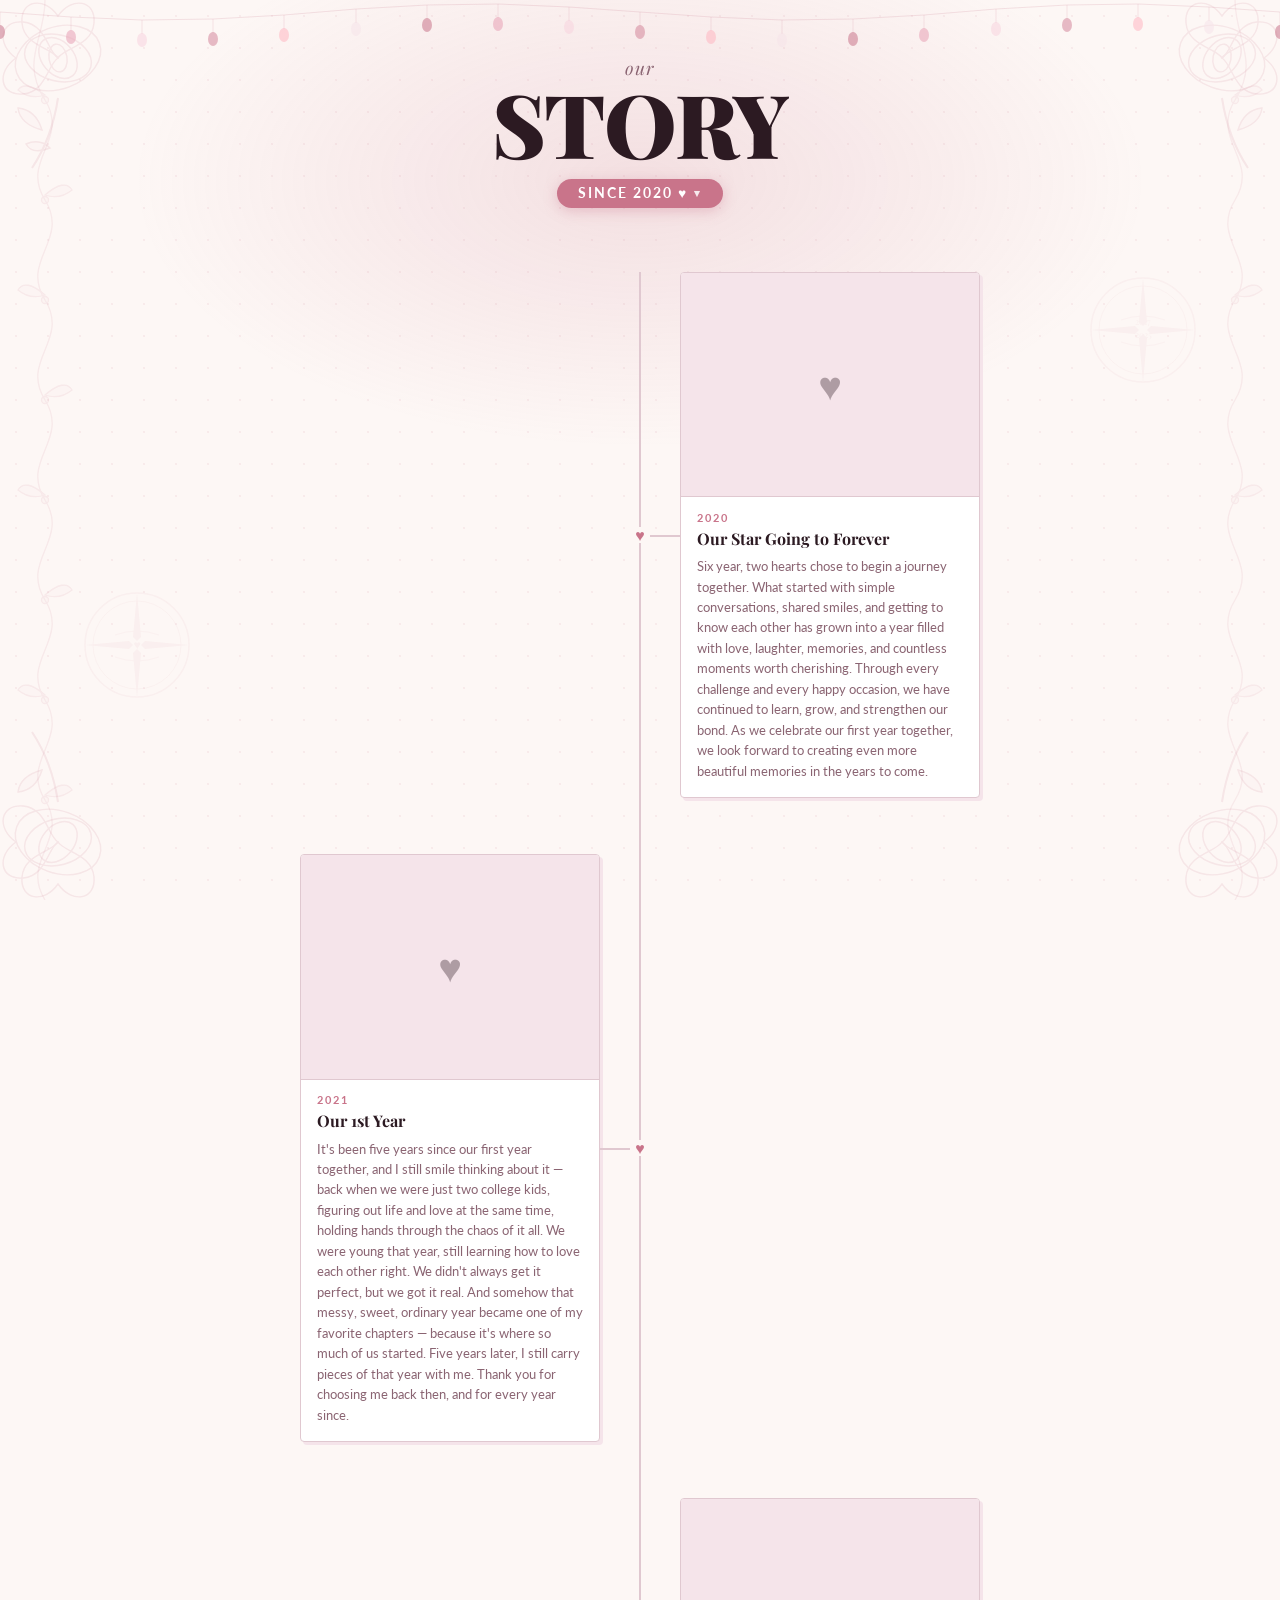
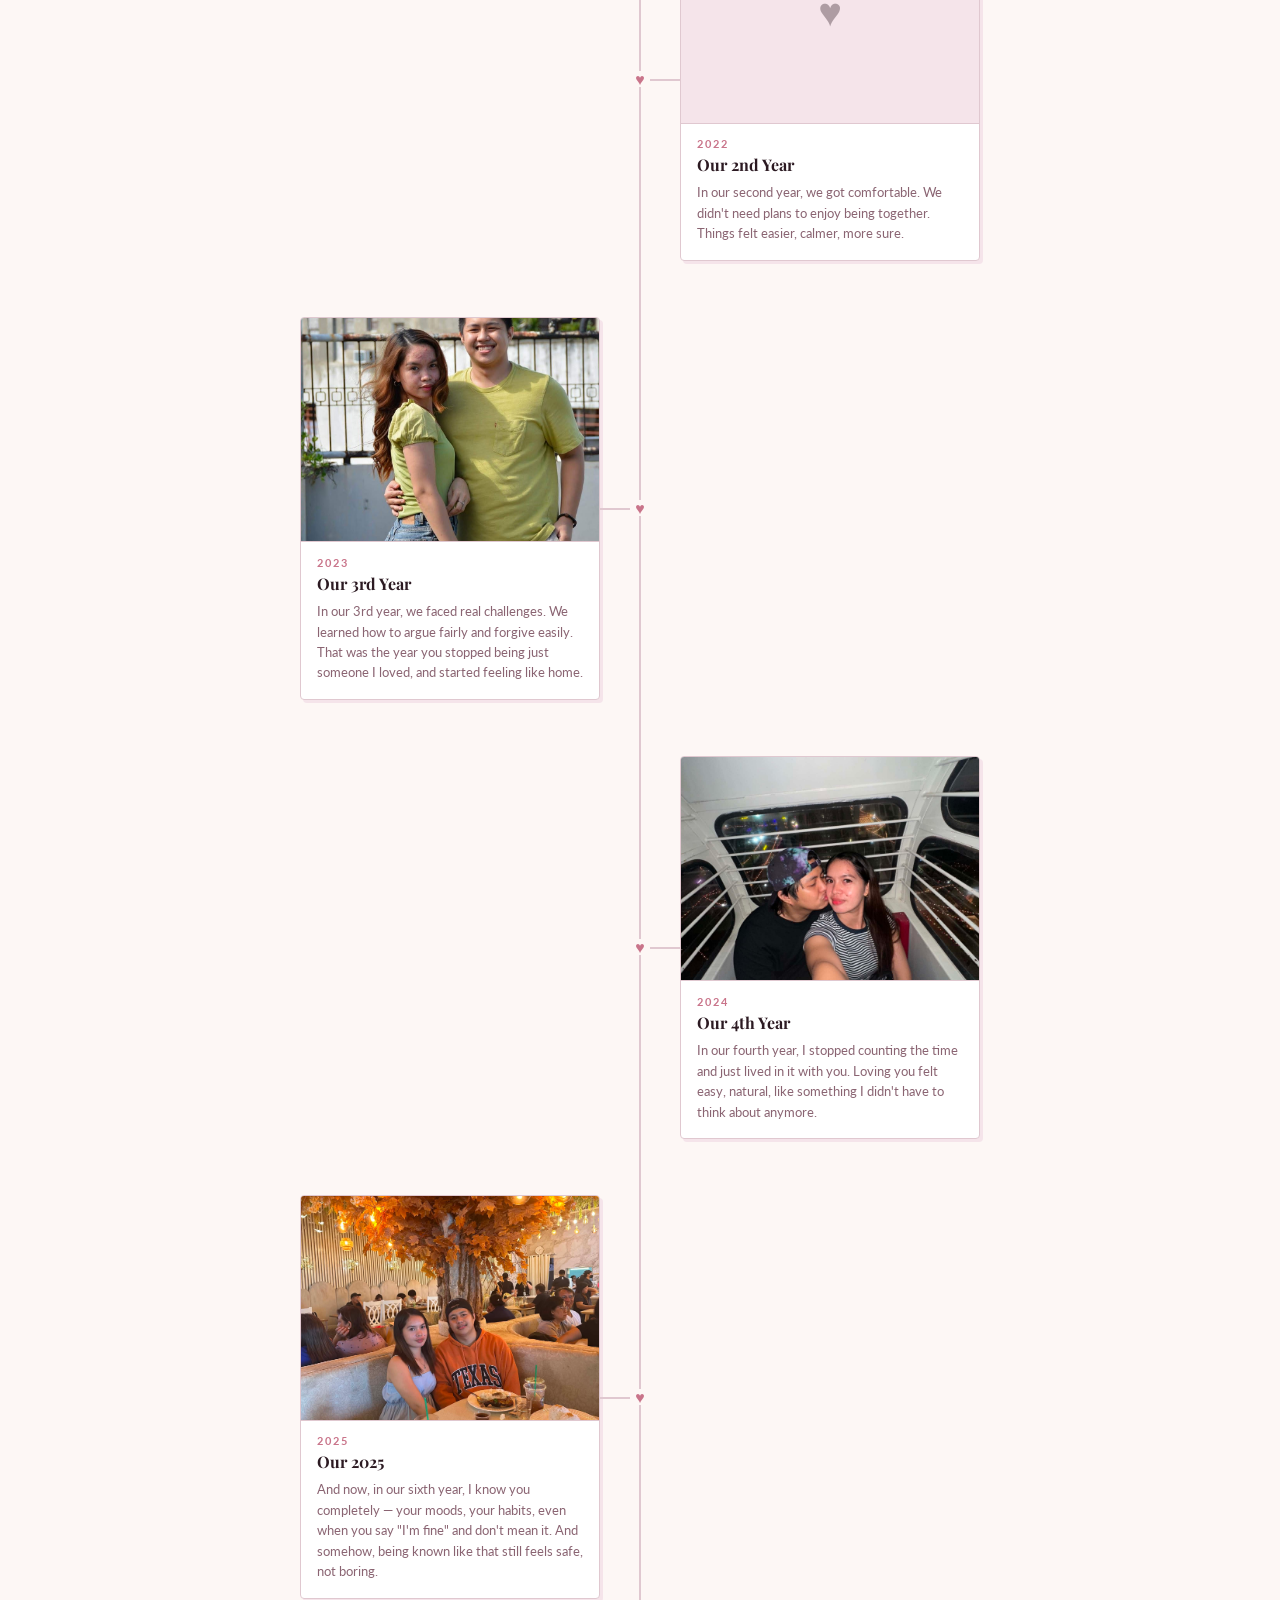
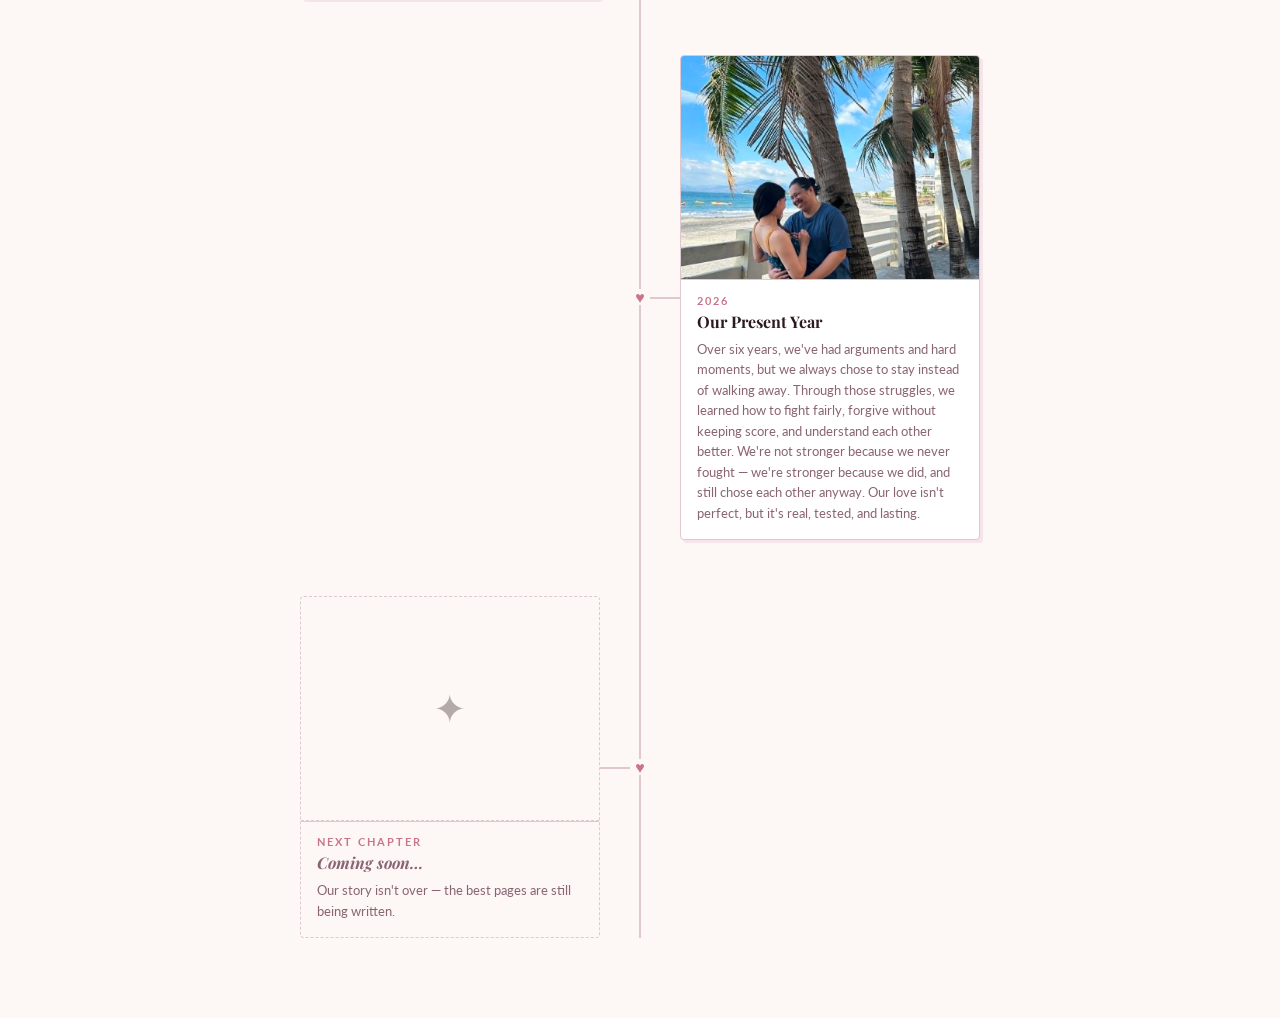
==== commit 923119a8: "Update main.html" ====
--- a/main.html
+++ b/main.html
@@ -555,7 +555,7 @@
               <img
                 id="myImage"
                 alt="Default Image"
-                src="D:\yearly-memory-template-main\ME And MAHAL/IMG_6178.jpg"
+                src="ME And MAHAL/IMG_6178.jpg"
                 onerror="
                   this.style.display = 'none';
                   this.nextElementSibling.style.display = 'block';
@@ -582,7 +582,7 @@
               <img
                 id="myImage"
                 alt="Default Image"
-                src="D:\yearly-memory-template-main\ME And MAHAL/488657536_9604320576323488_919385024457062198_n.jpg"
+                src="ME And MAHAL/488657536_9604320576323488_919385024457062198_n.jpg"
                 onerror="
                   this.style.display = 'none';
                   this.nextElementSibling.style.display = 'block';
@@ -611,7 +611,7 @@
               <img
                 id="myImage"
                 alt="Default Image"
-                src="D:\yearly-memory-template-main\ME And MAHAL/1f4616d4-1493-41ec-a74d-7cb05ec25198.jfif"
+                src="ME And MAHAL/1f4616d4-1493-41ec-a74d-7cb05ec25198.jfif"
                 onerror="
                   this.style.display = 'none';
                   this.nextElementSibling.style.display = 'block';
@@ -638,7 +638,7 @@
               <img
                 id="myImage"
                 alt="Default Image"
-                src="D:\yearly-memory-template-main\ME And MAHAL/9610dcd5-ac82-4596-8b9c-afcef7b841c5.jfif"
+                src="ME And MAHAL/9610dcd5-ac82-4596-8b9c-afcef7b841c5.jfif"
                 onerror="
                   this.style.display = 'none';
                   this.nextElementSibling.style.display = 'block';
@@ -664,7 +664,7 @@
               <img
                 id="myImage"
                 alt="Default Image"
-                src="D:\yearly-memory-template-main\ME And MAHAL/3fcf8320-8e38-4d11-bc8b-73f3621f407e.jfif"
+                src="ME And MAHAL/3fcf8320-8e38-4d11-bc8b-73f3621f407e.jfif"
                 onerror="
                   this.style.display = 'none';
                   this.nextElementSibling.style.display = 'block';
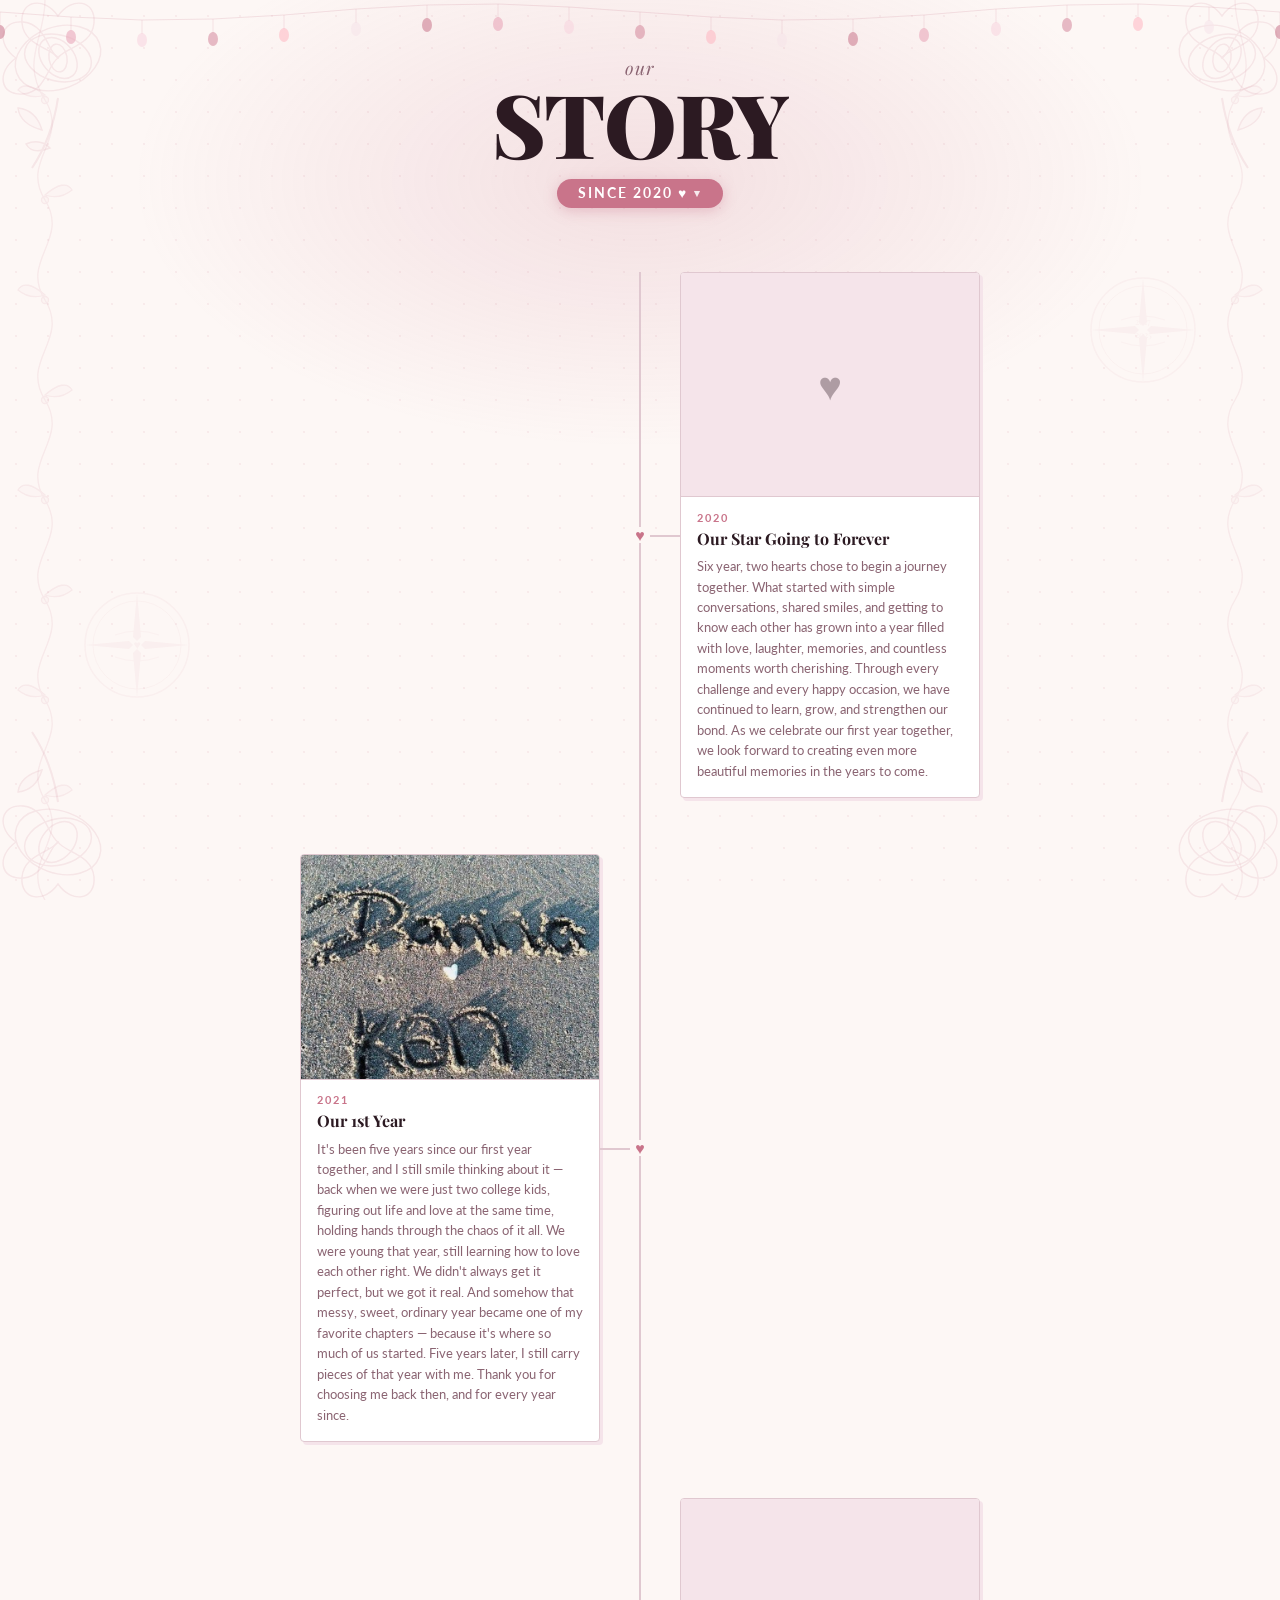
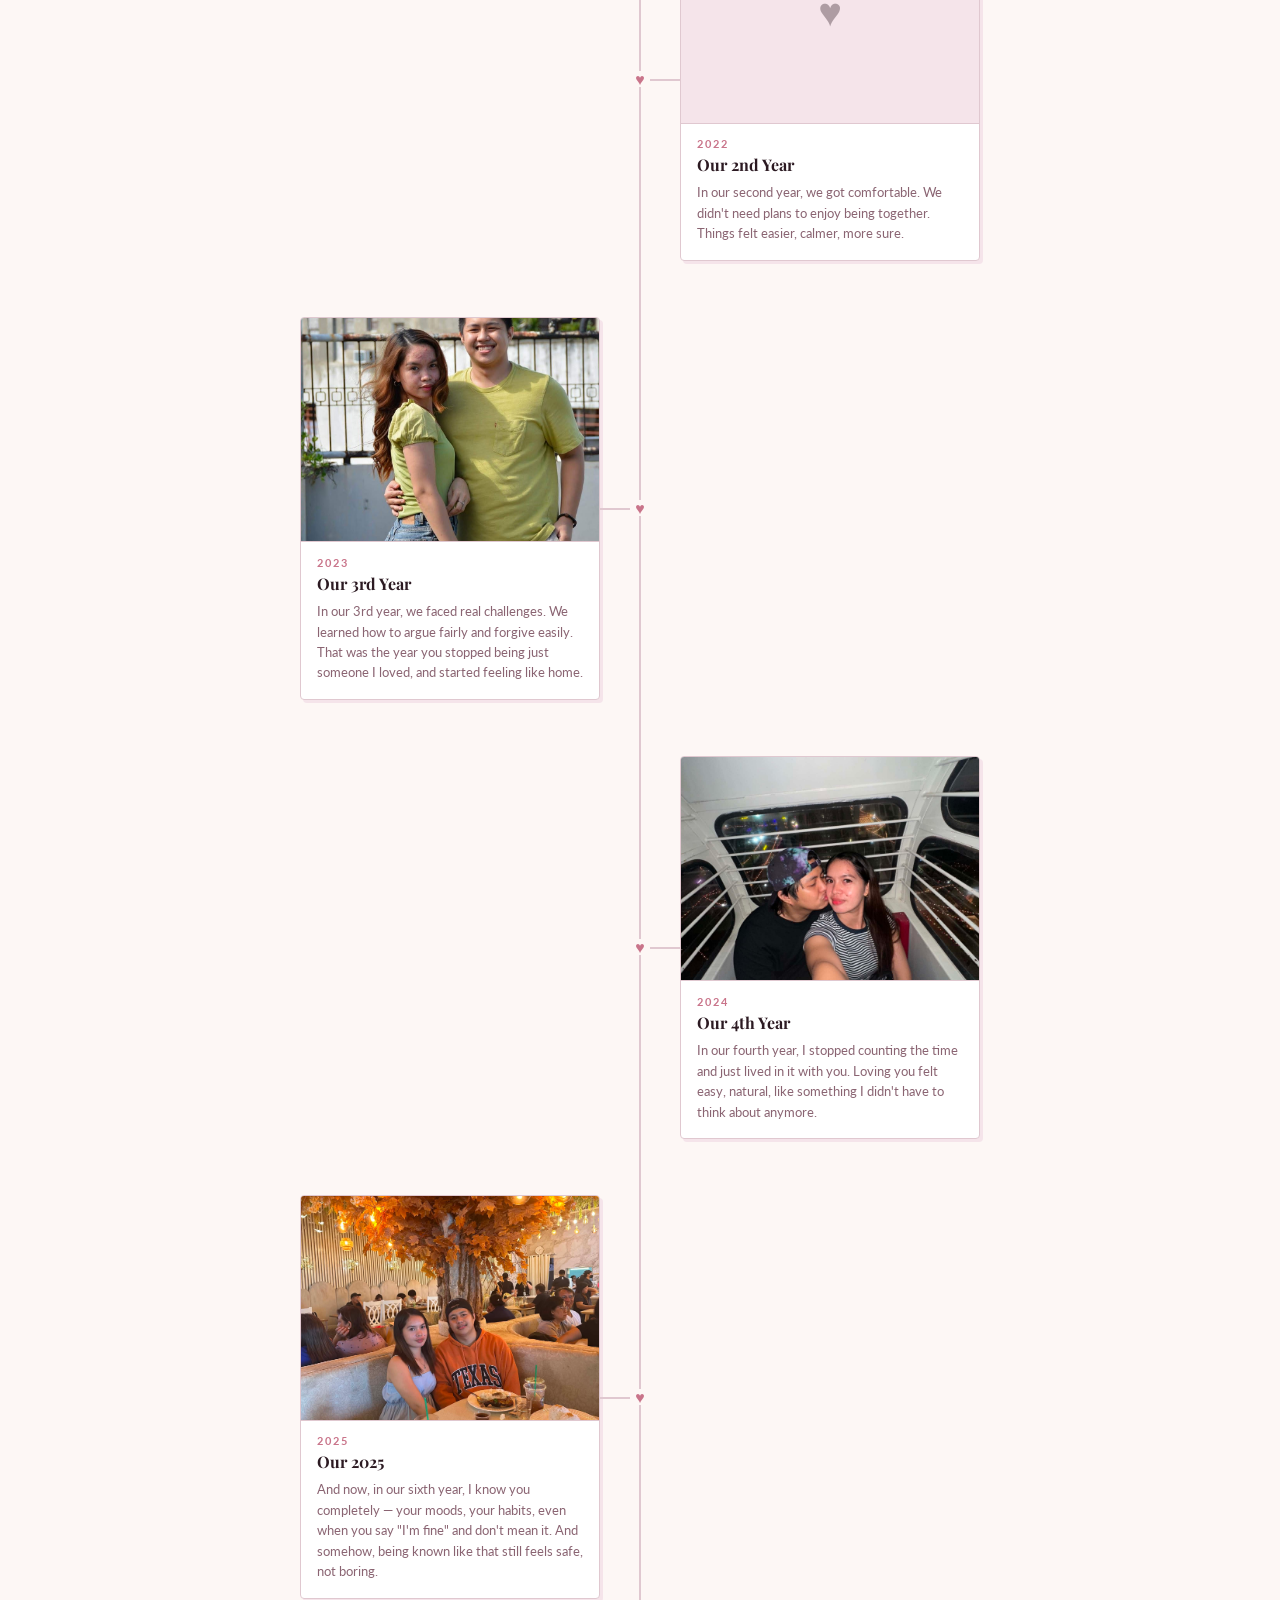
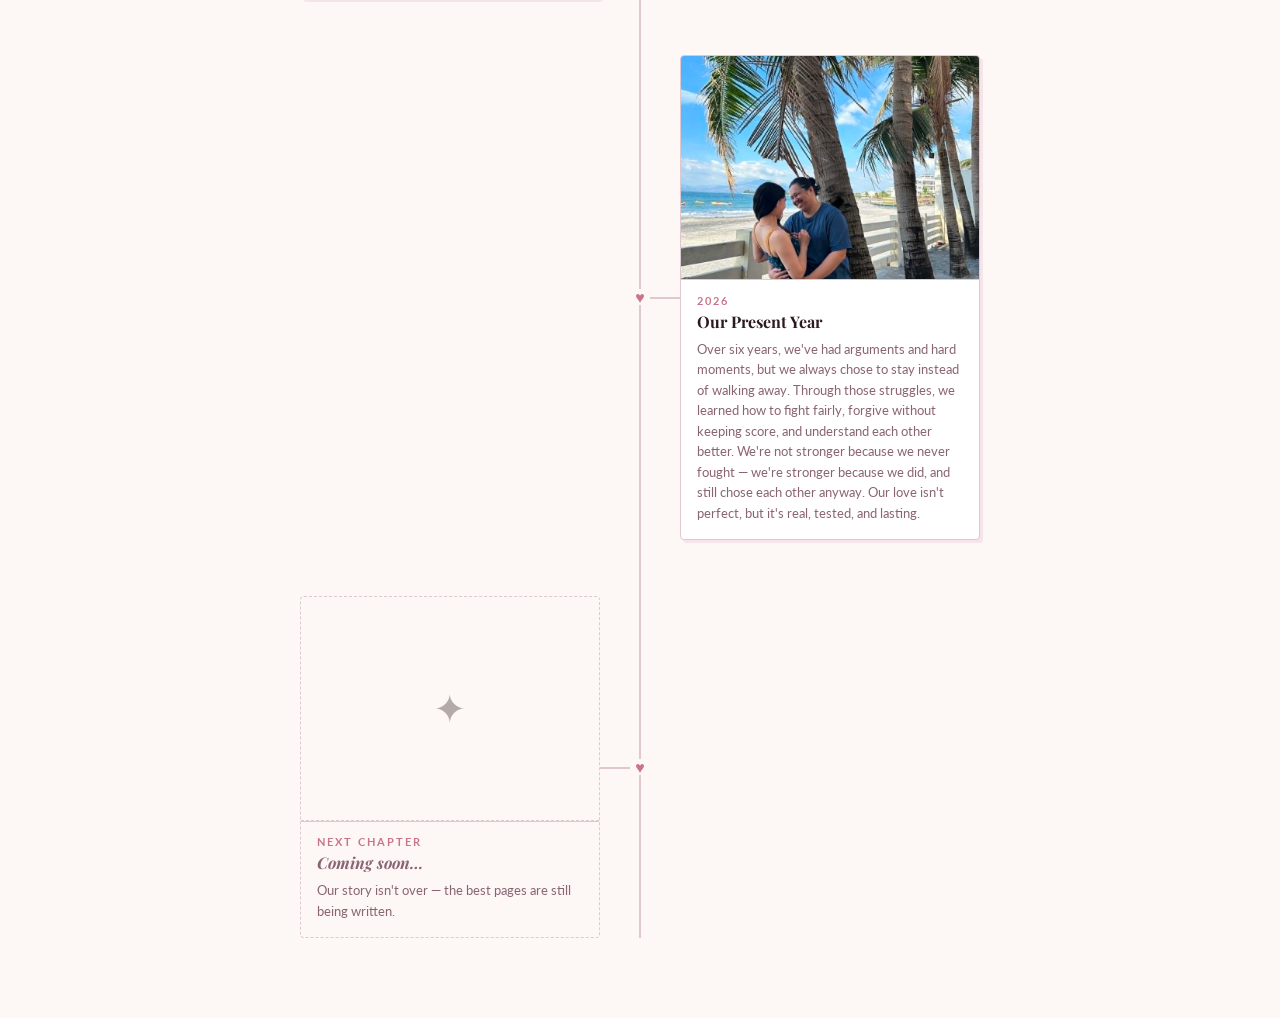
==== commit 7cf7dedf: "Update main.html" ====
--- a/main.html
+++ b/main.html
@@ -487,7 +487,7 @@
               <img
                 id="myImage"
                 alt="Default Image"
-                src="D:\yearly-memory-template-main\ME And MAHAL/IMG_6190.jpg"
+                src="ME And MAHAL/IMG_6190.jpg"
                 onerror="
                   this.style.display = 'none';
                   this.nextElementSibling.style.display = 'block';
@@ -520,7 +520,7 @@
               <img
                 id="myImage"
                 alt="Default Image"
-                src="D:\yearly-memory-template-main\ME And MAHAL/dannaLoveKen.jpg"
+                src="ME And MAHAL/dannaLoveKen.jpg"
                 onerror="
                   this.style.display = 'none';
                   this.nextElementSibling.style.display = 'block';
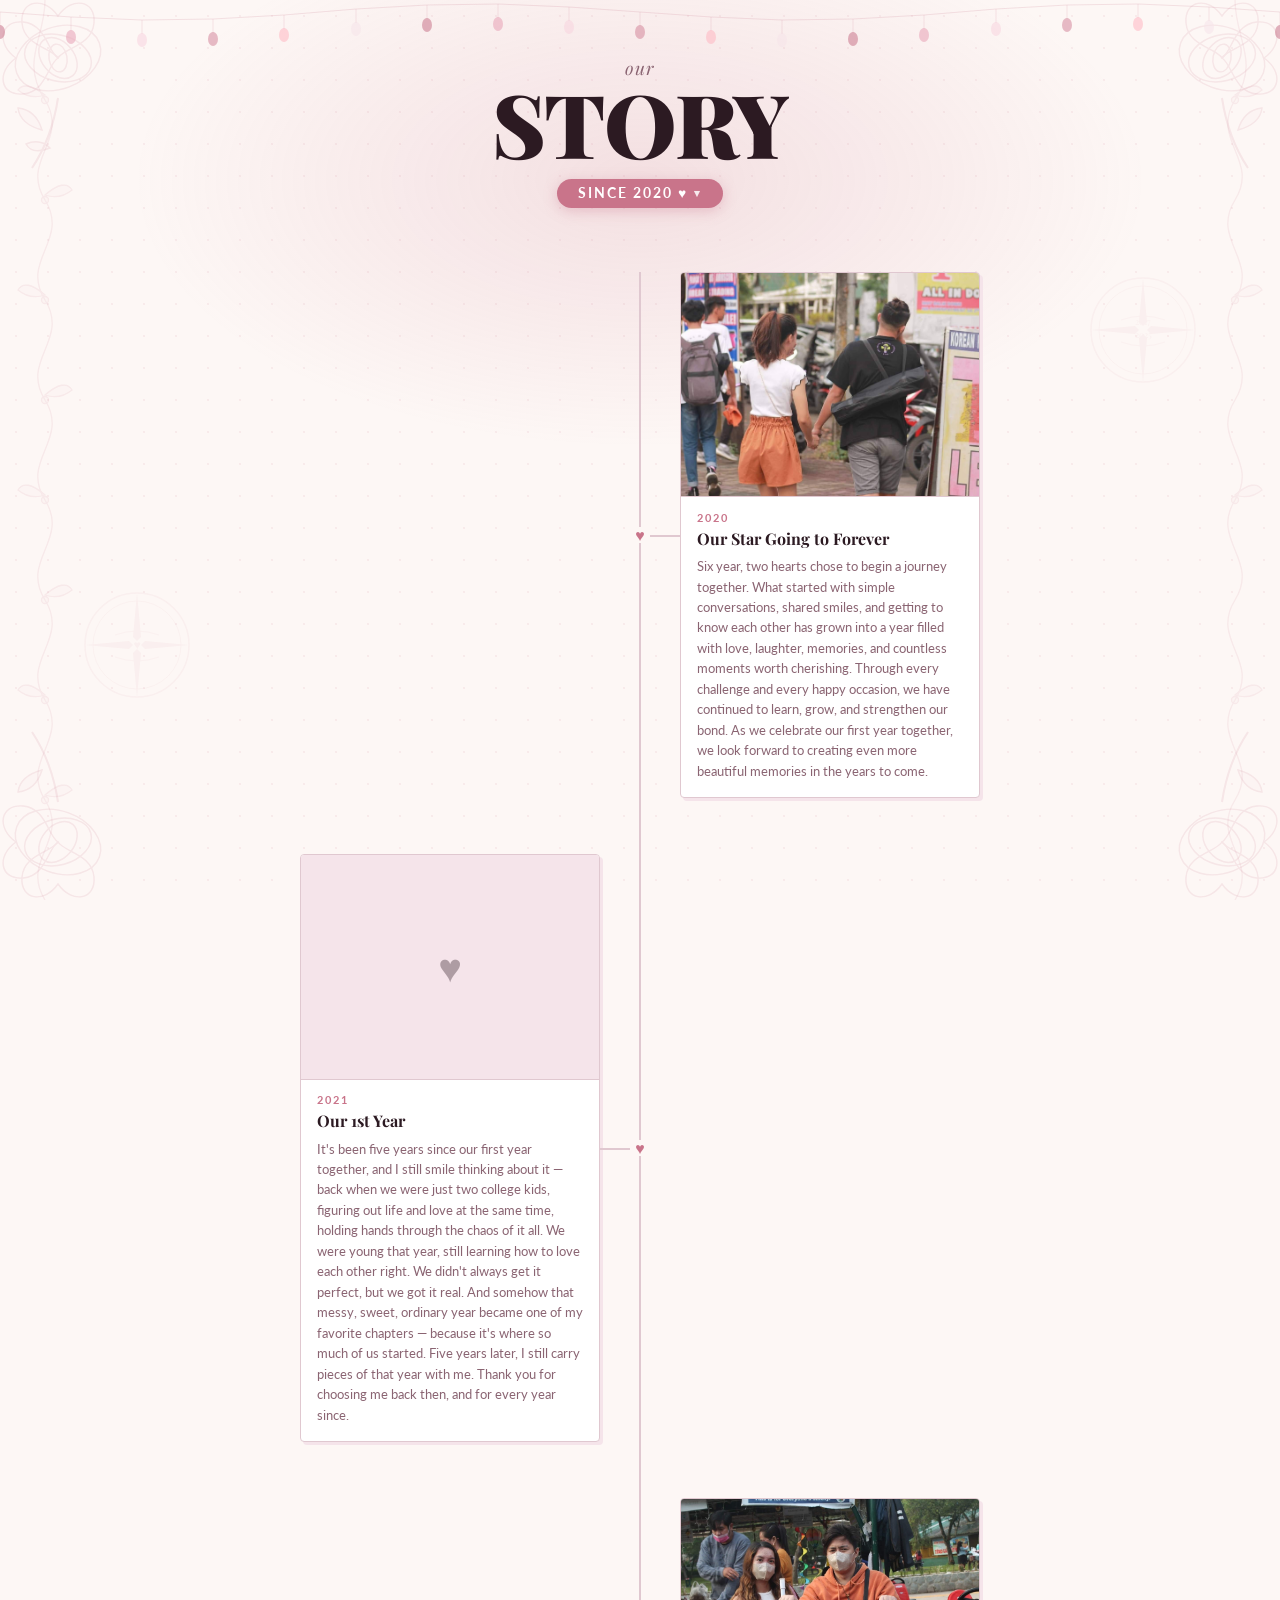
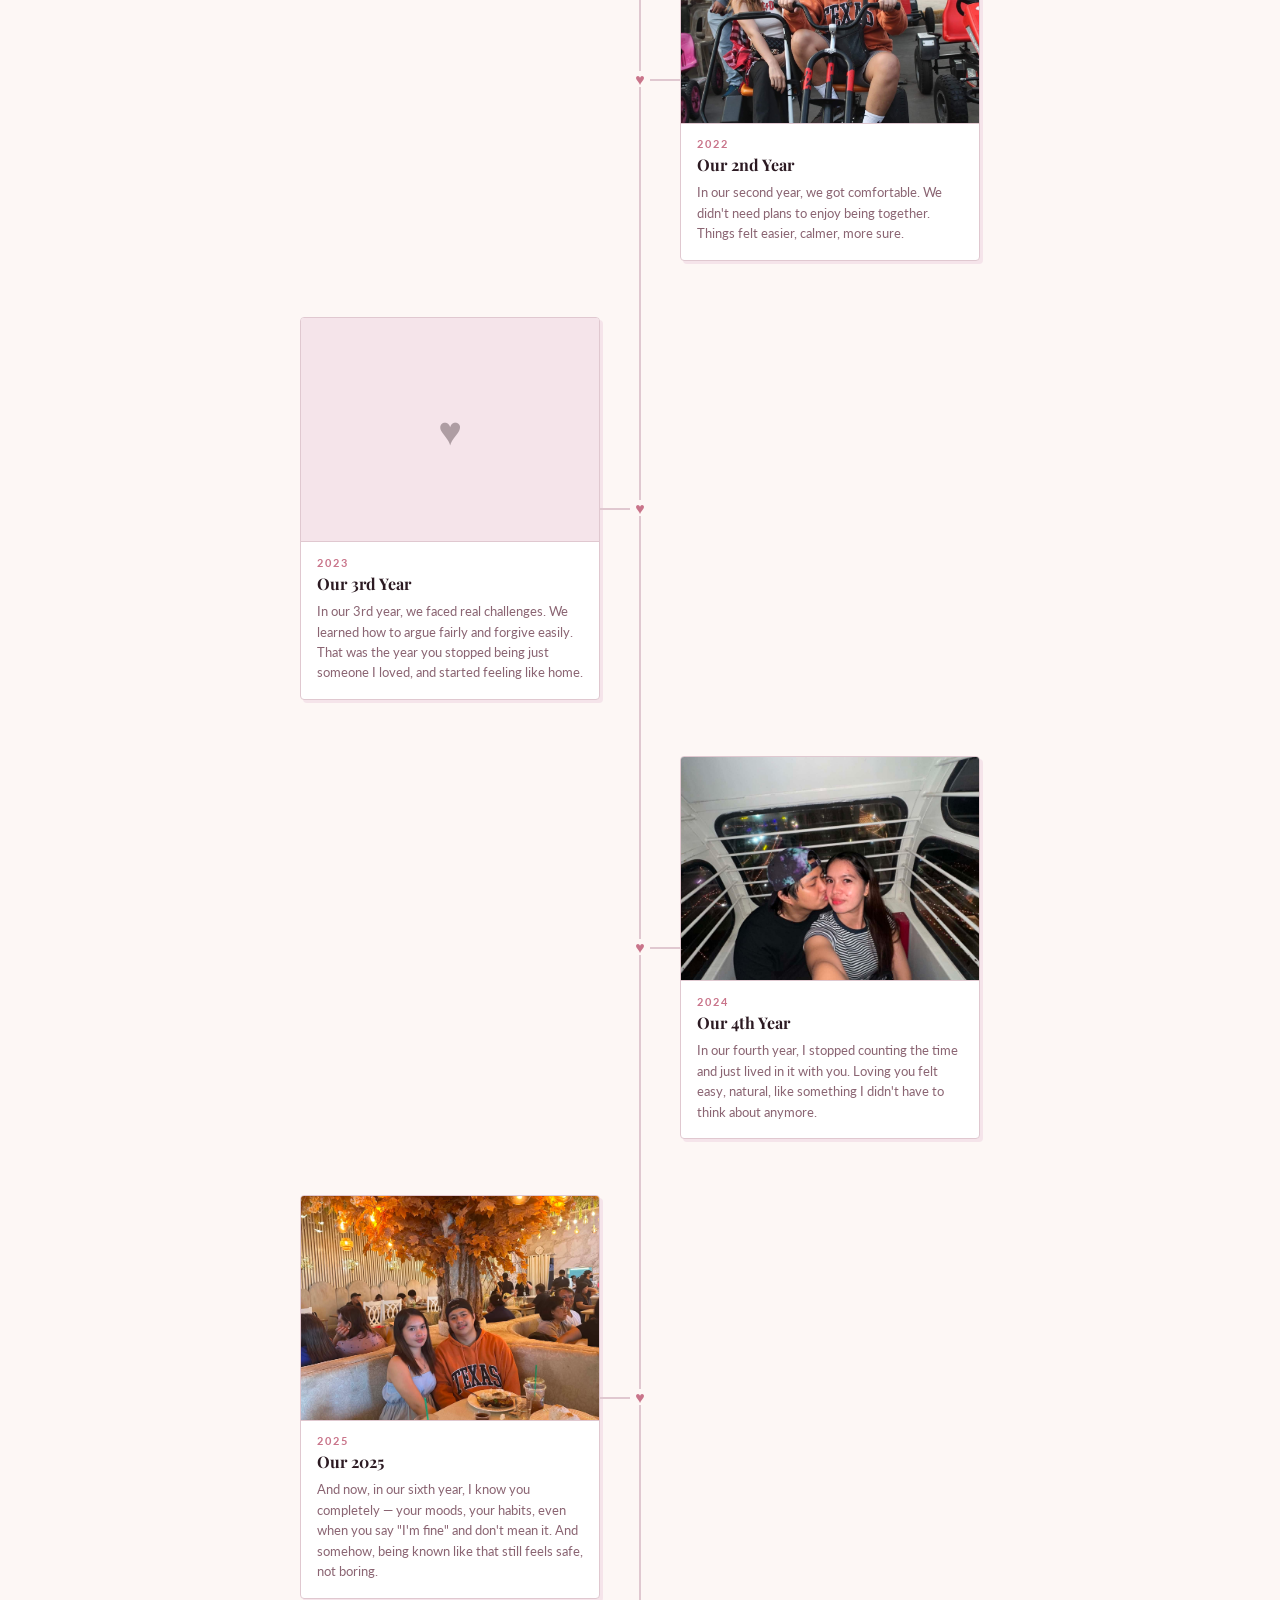
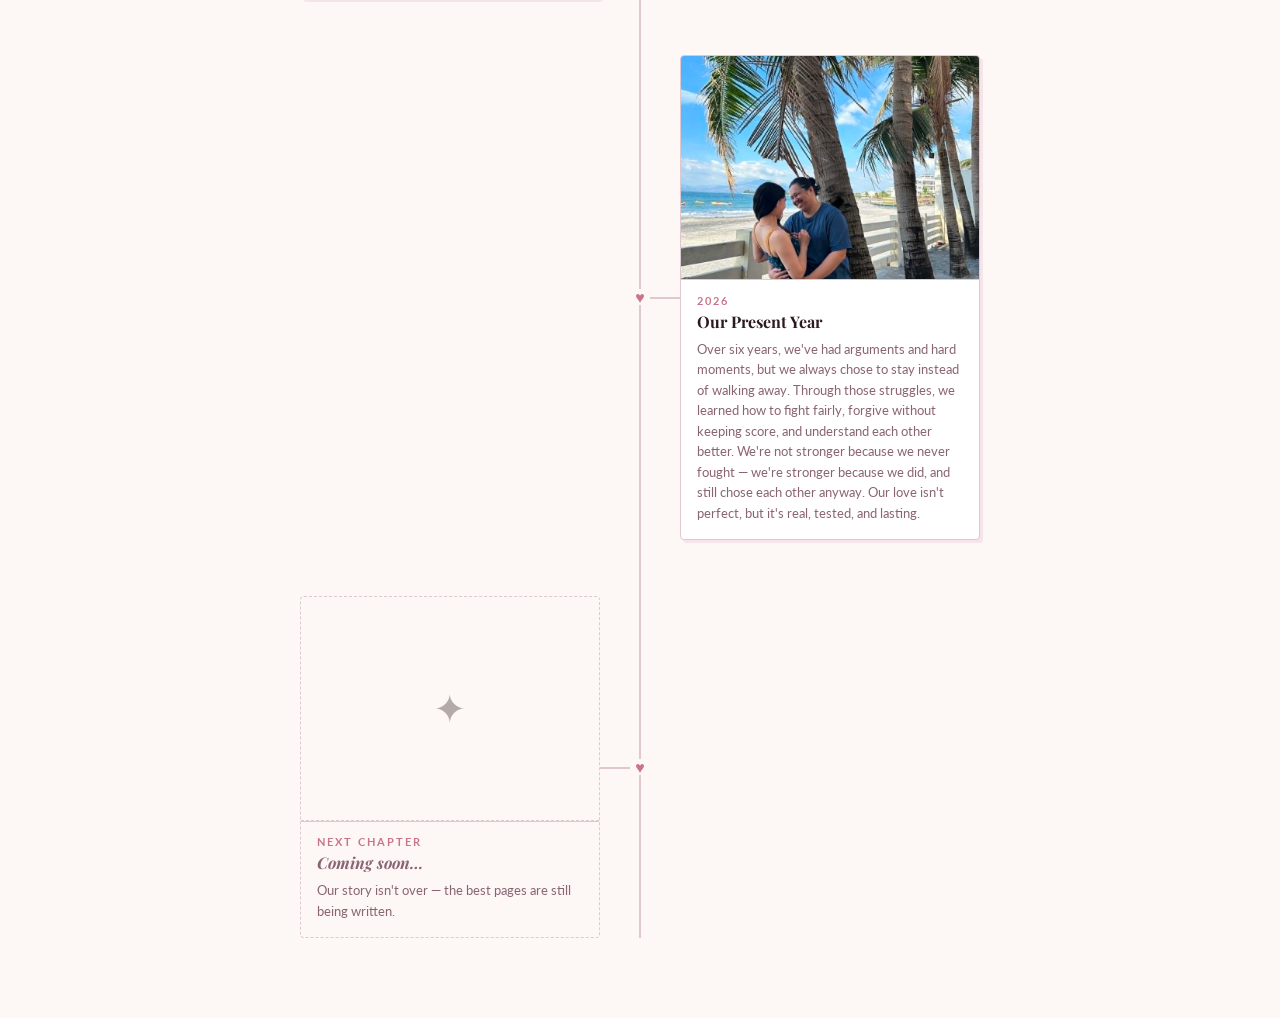
==== commit 76f06fc3: "Update main.html" ====
--- a/main.html
+++ b/main.html
@@ -487,7 +487,7 @@
               <img
                 id="myImage"
                 alt="Default Image"
-                src="ME And MAHAL/IMG_6190.jpg"
+                src="ME And MAHAL/IMG_6190.JPG"
                 onerror="
                   this.style.display = 'none';
                   this.nextElementSibling.style.display = 'block';
@@ -520,7 +520,7 @@
               <img
                 id="myImage"
                 alt="Default Image"
-                src="ME And MAHAL/dannaLoveKen.jpg"
+                src="ME And MAHAL/dannaLoveKen.JPG"
                 onerror="
                   this.style.display = 'none';
                   this.nextElementSibling.style.display = 'block';
@@ -555,7 +555,7 @@
               <img
                 id="myImage"
                 alt="Default Image"
-                src="ME And MAHAL/IMG_6178.jpg"
+                src="ME And MAHAL/IMG_6178.JPG"
                 onerror="
                   this.style.display = 'none';
                   this.nextElementSibling.style.display = 'block';
@@ -582,7 +582,7 @@
               <img
                 id="myImage"
                 alt="Default Image"
-                src="ME And MAHAL/488657536_9604320576323488_919385024457062198_n.jpg"
+                src="ME And MAHAL/488657536_9604320576323488_919385024457062198_n.JPG"
                 onerror="
                   this.style.display = 'none';
                   this.nextElementSibling.style.display = 'block';
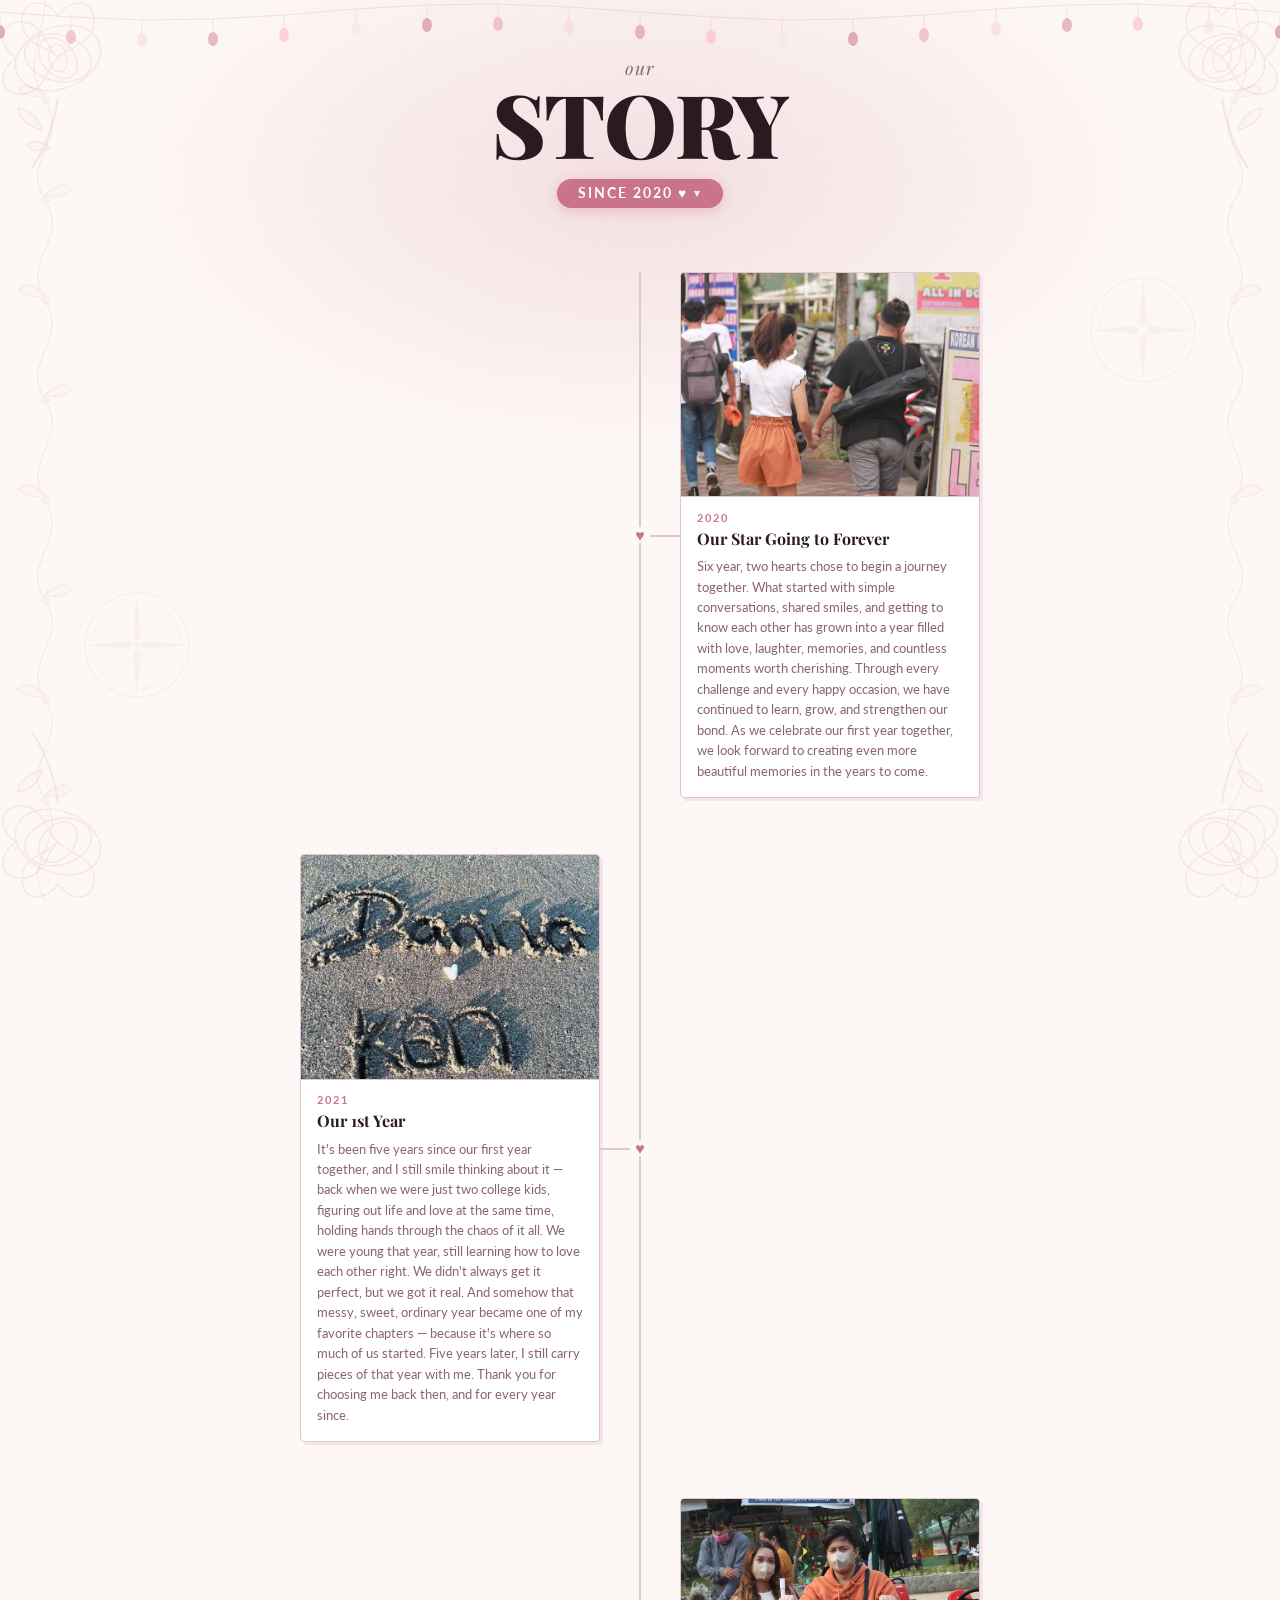
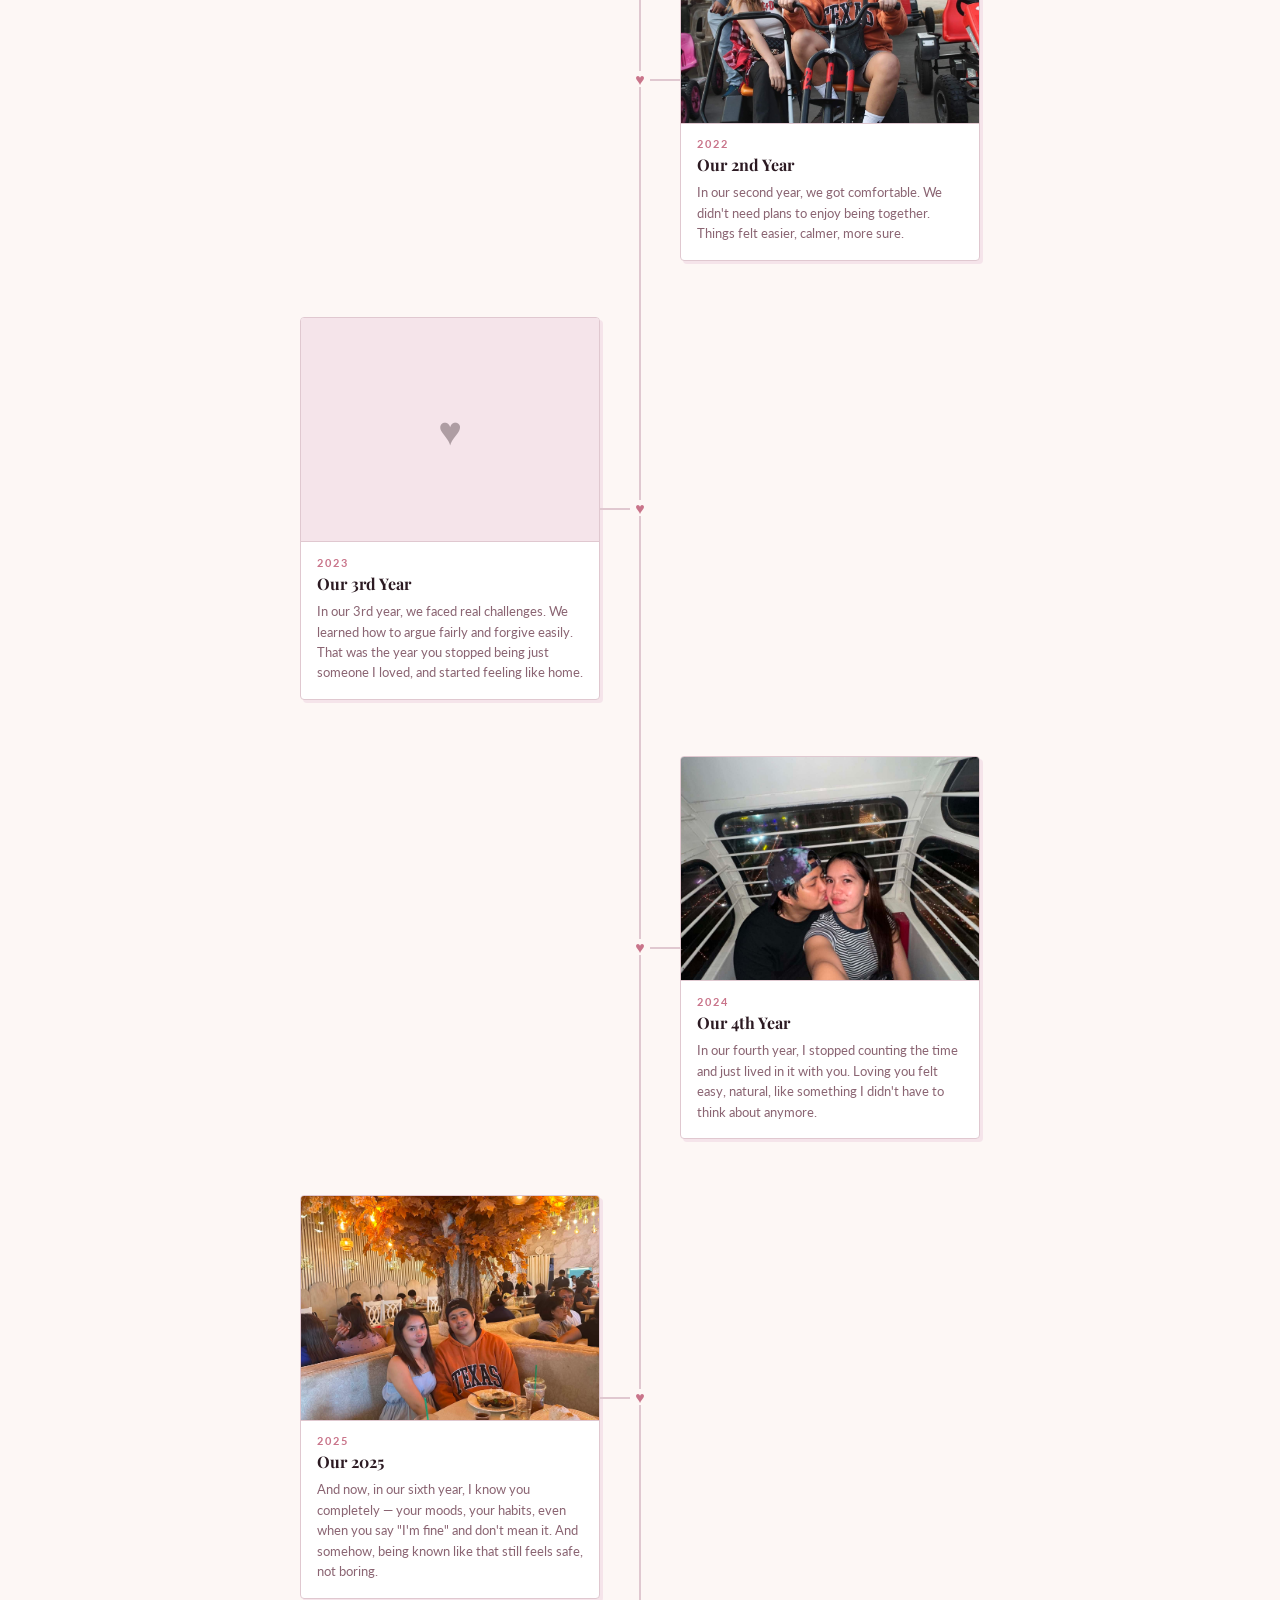
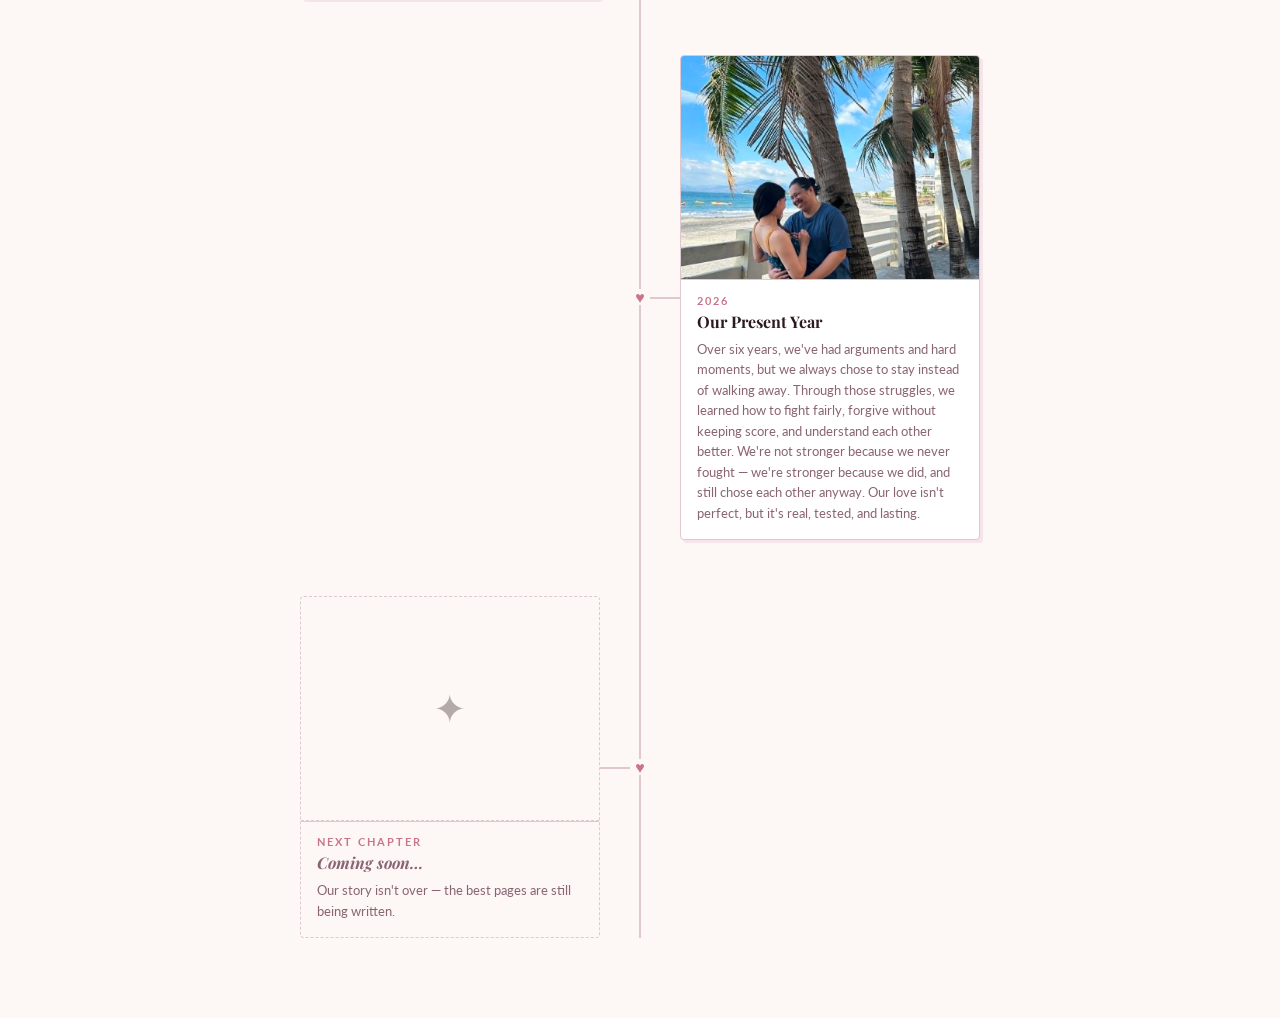
==== commit 75dc8558: "Update main.html" ====
--- a/main.html
+++ b/main.html
@@ -520,7 +520,7 @@
               <img
                 id="myImage"
                 alt="Default Image"
-                src="ME And MAHAL/dannaLoveKen.JPG"
+                src="ME And MAHAL/dannaLoveKen.jpg"
                 onerror="
                   this.style.display = 'none';
                   this.nextElementSibling.style.display = 'block';
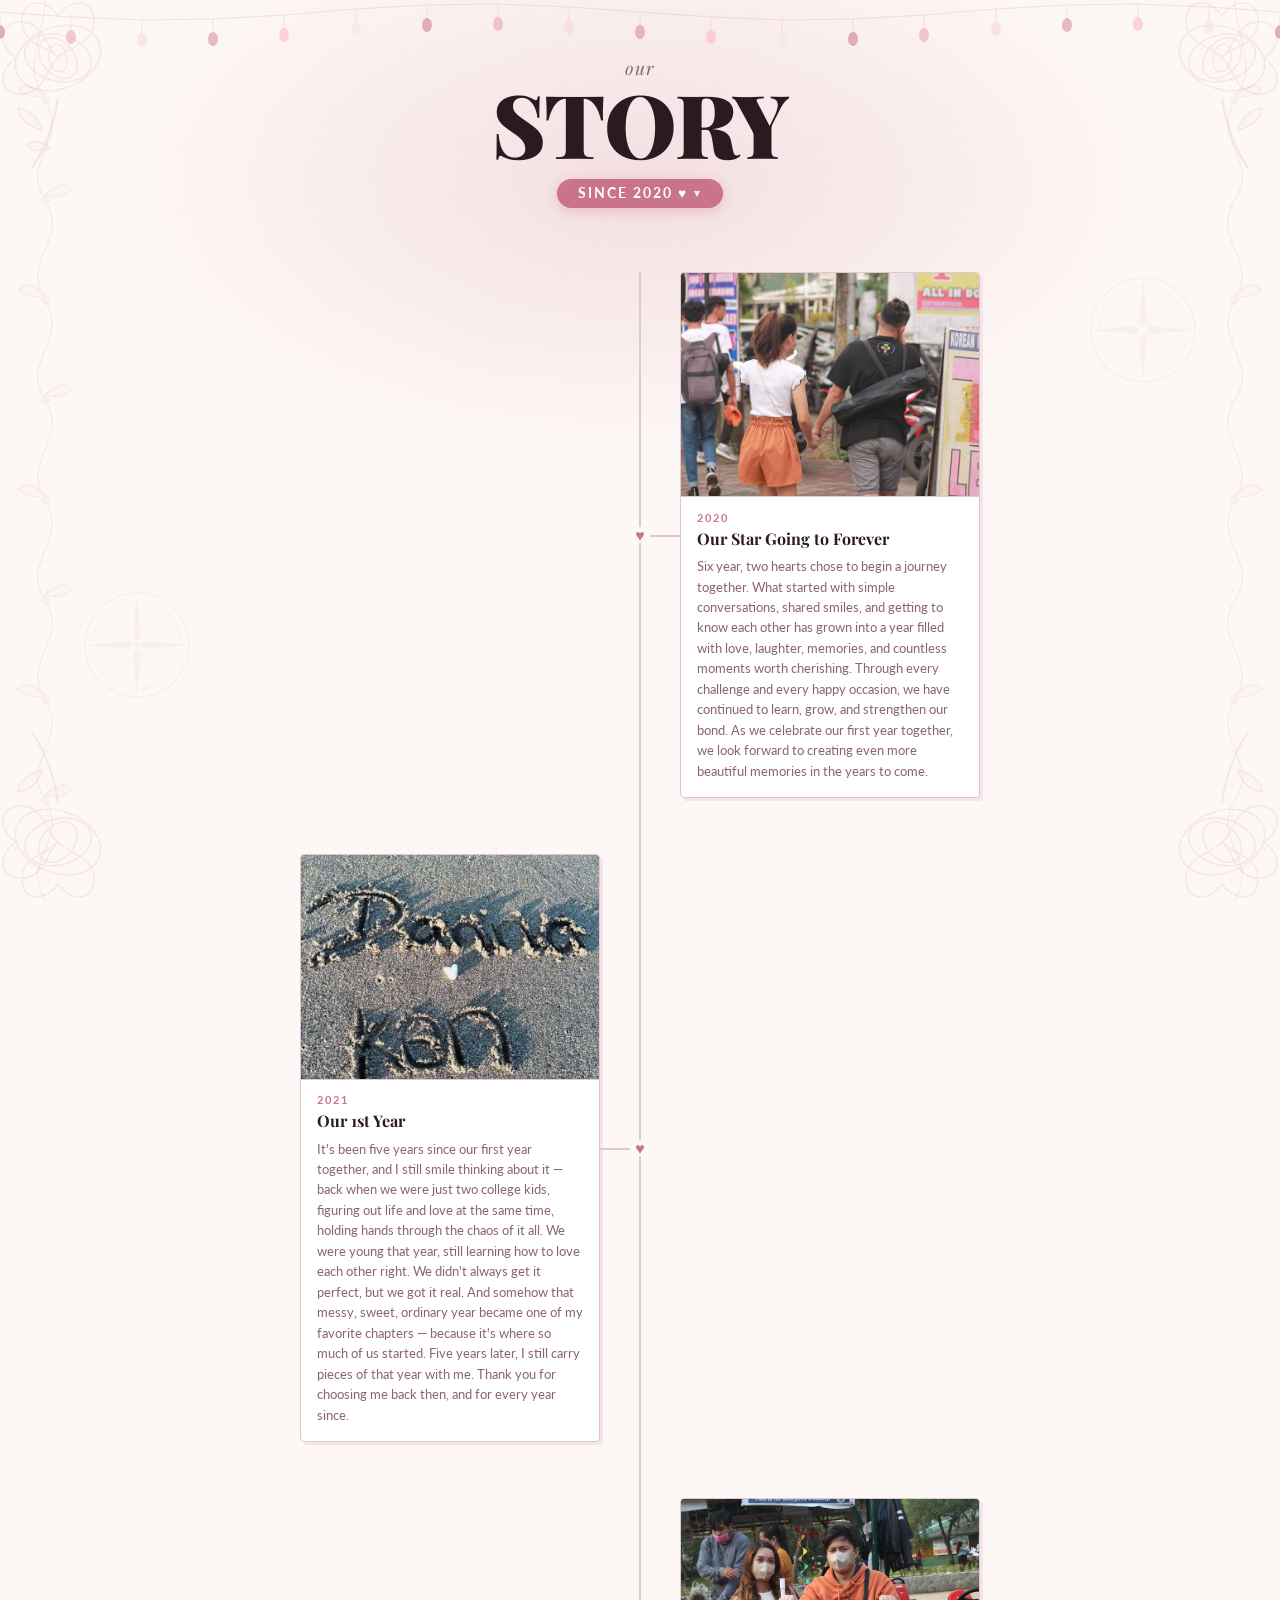
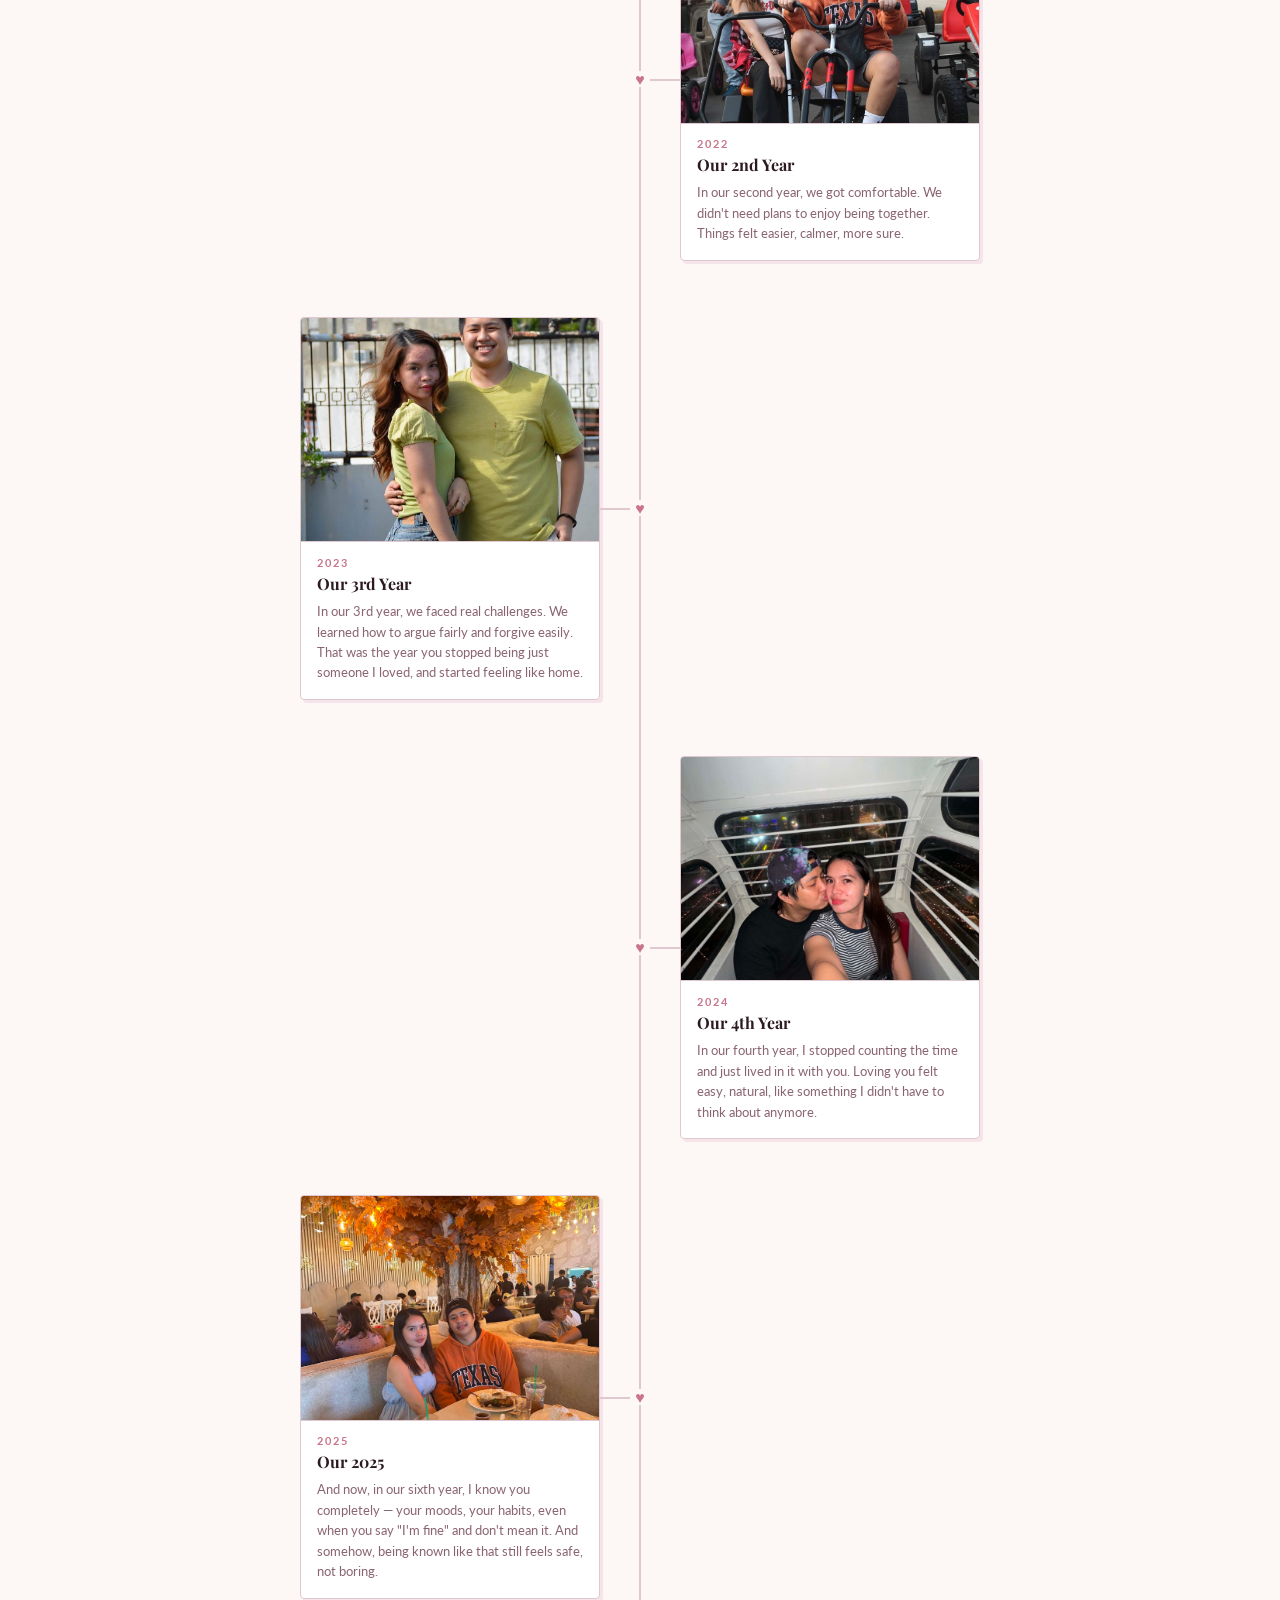
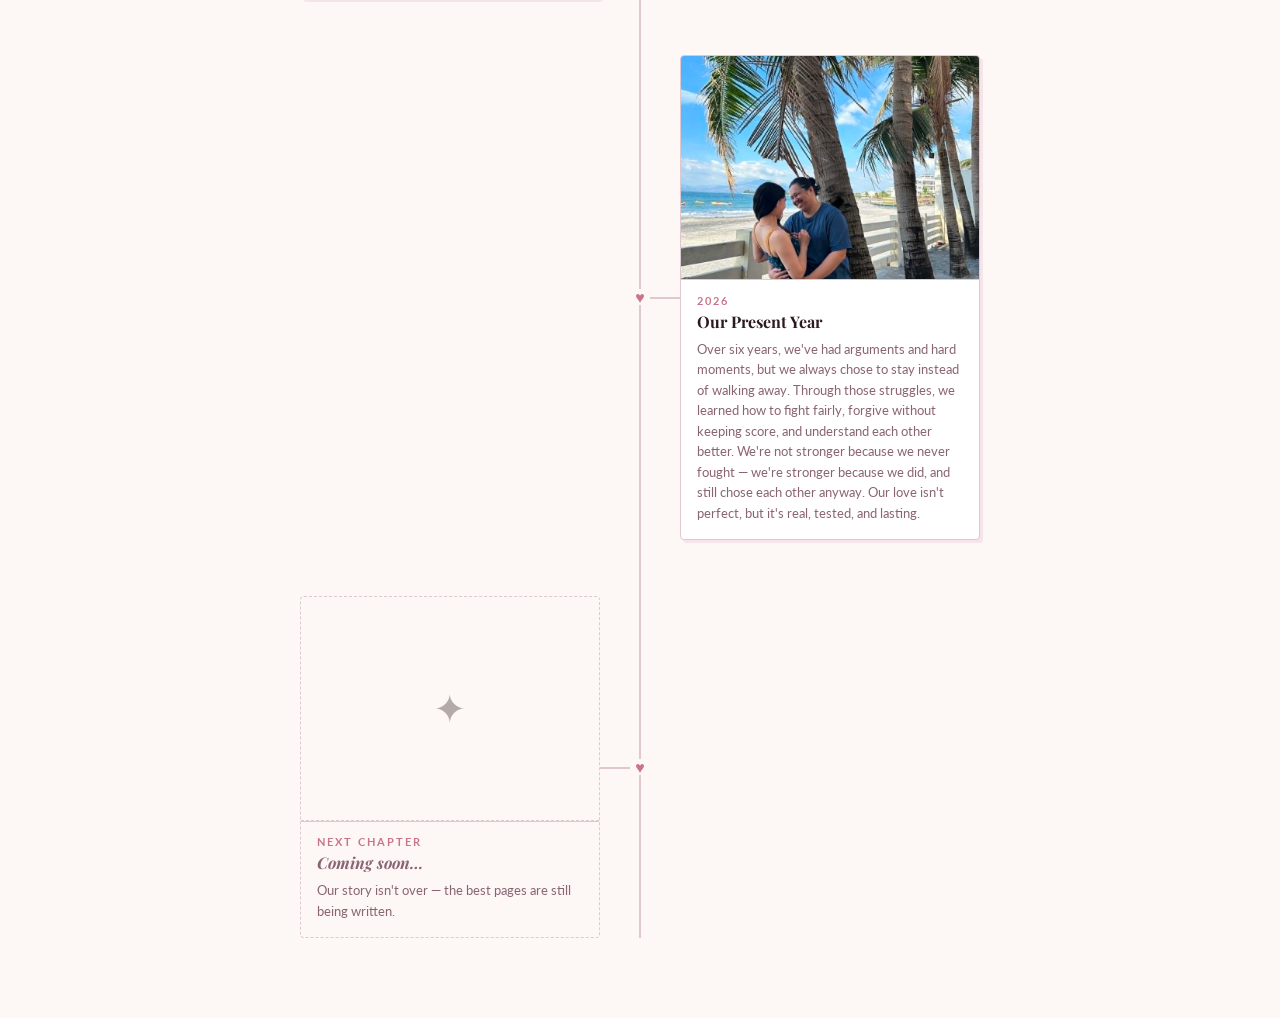
==== commit 6d201200: "Update main.html" ====
--- a/main.html
+++ b/main.html
@@ -582,7 +582,7 @@
               <img
                 id="myImage"
                 alt="Default Image"
-                src="ME And MAHAL/488657536_9604320576323488_919385024457062198_n.JPG"
+                src="ME And MAHAL/488657536_9604320576323488_919385024457062198_n.jpg"
                 onerror="
                   this.style.display = 'none';
                   this.nextElementSibling.style.display = 'block';
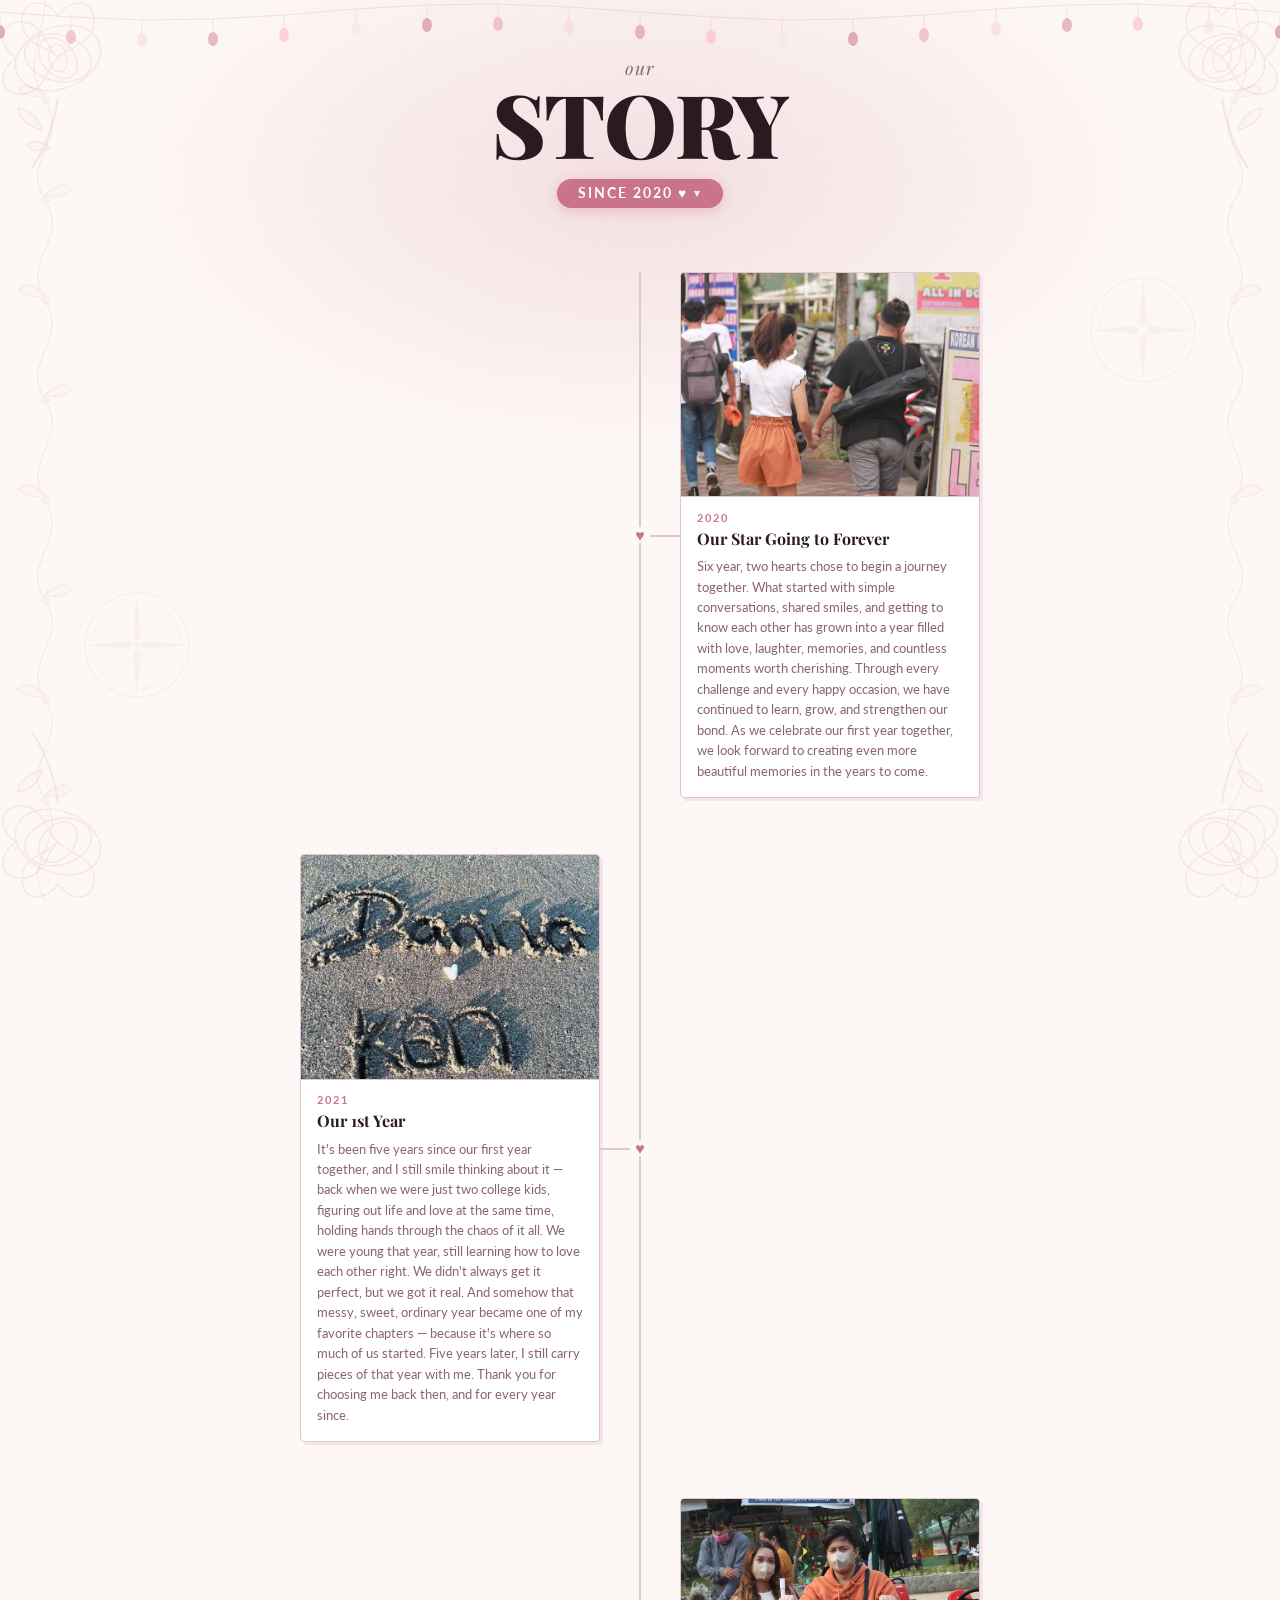
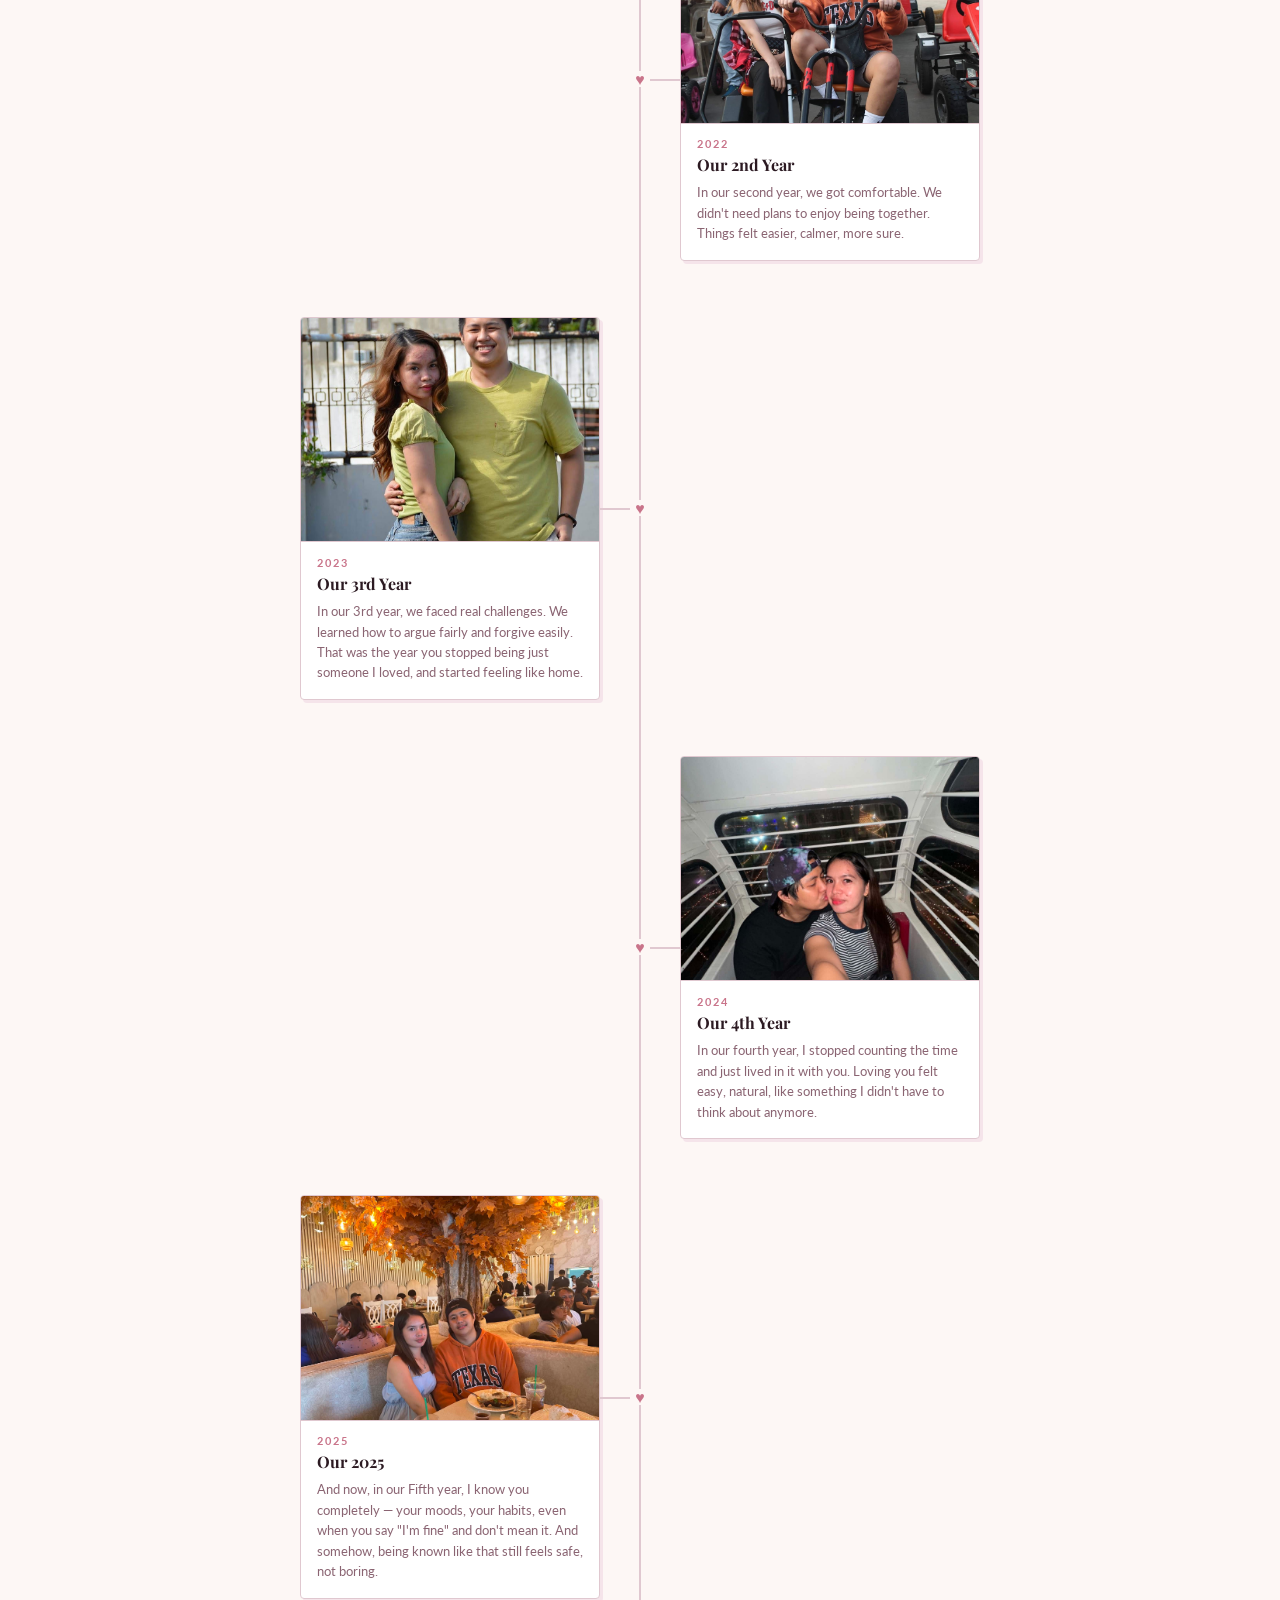
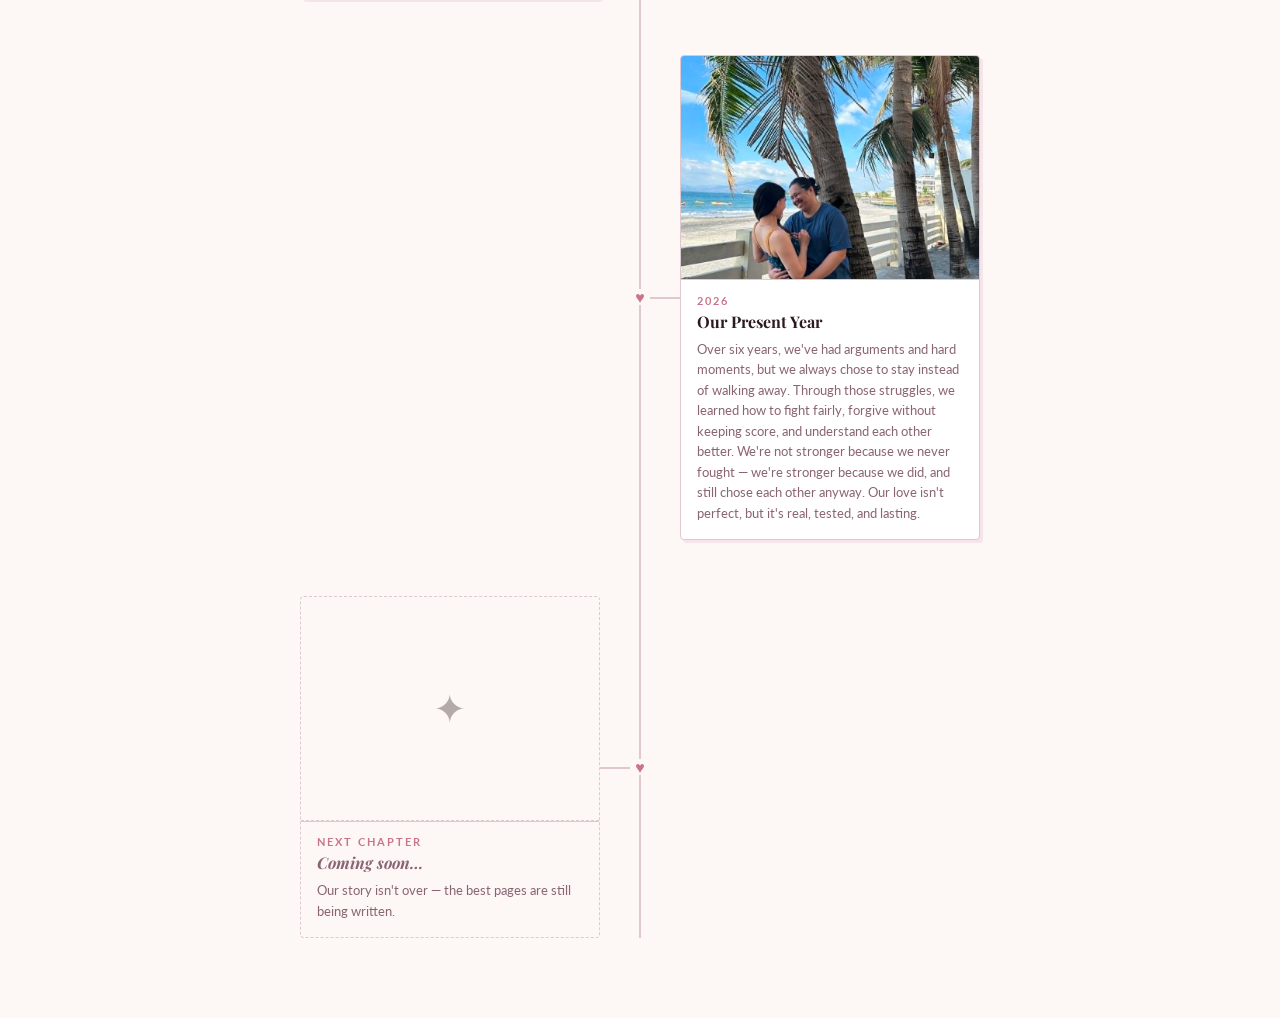
==== commit 4efd99e0: "Update main.html" ====
--- a/main.html
+++ b/main.html
@@ -649,7 +649,7 @@
               <p class="year-tag">2025</p>
               <p class="card-title">Our 2025</p>
               <p class="card-text">
-                And now, in our sixth year, I know you completely — your moods, your habits, even when you say "I'm fine" and don't mean it. And somehow, being known like that still feels safe, not boring.
+                And now, in our Fifth year, I know you completely — your moods, your habits, even when you say "I'm fine" and don't mean it. And somehow, being known like that still feels safe, not boring.
               </p>
             </div>
           </a>
